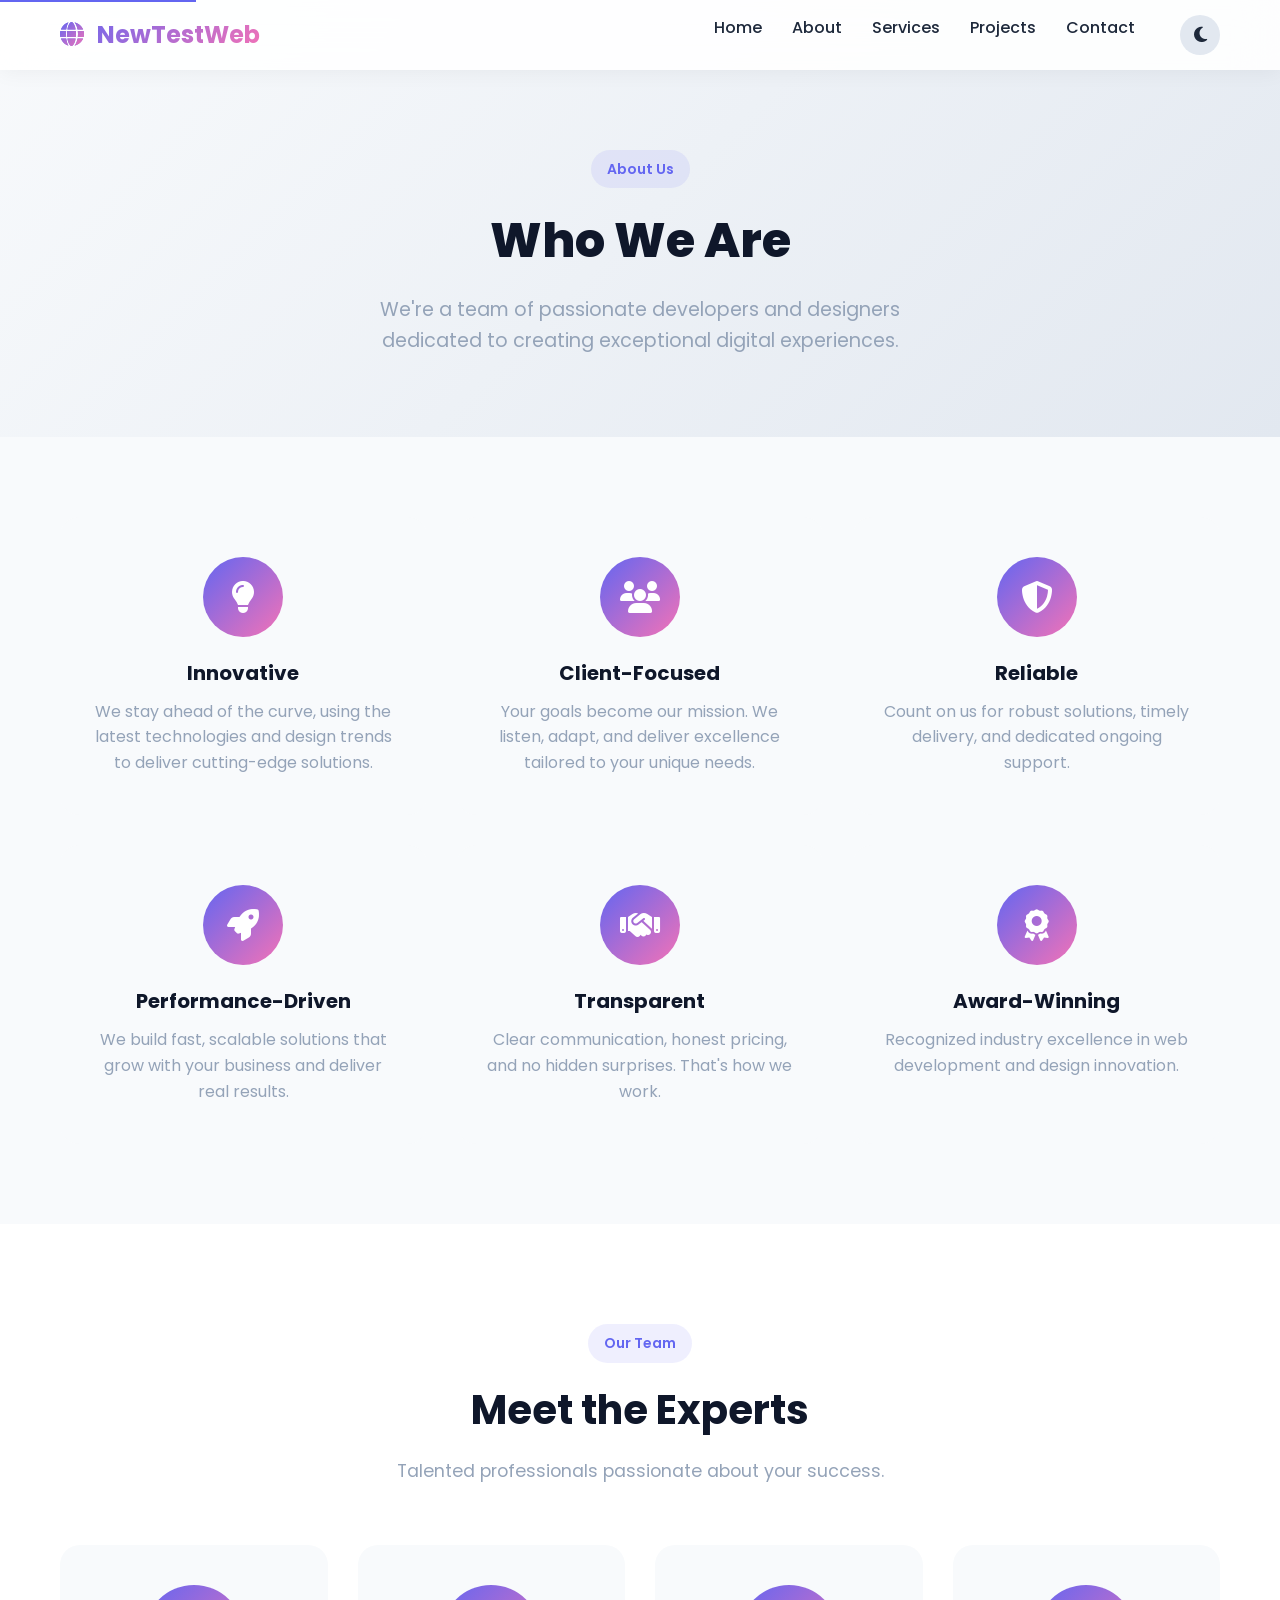
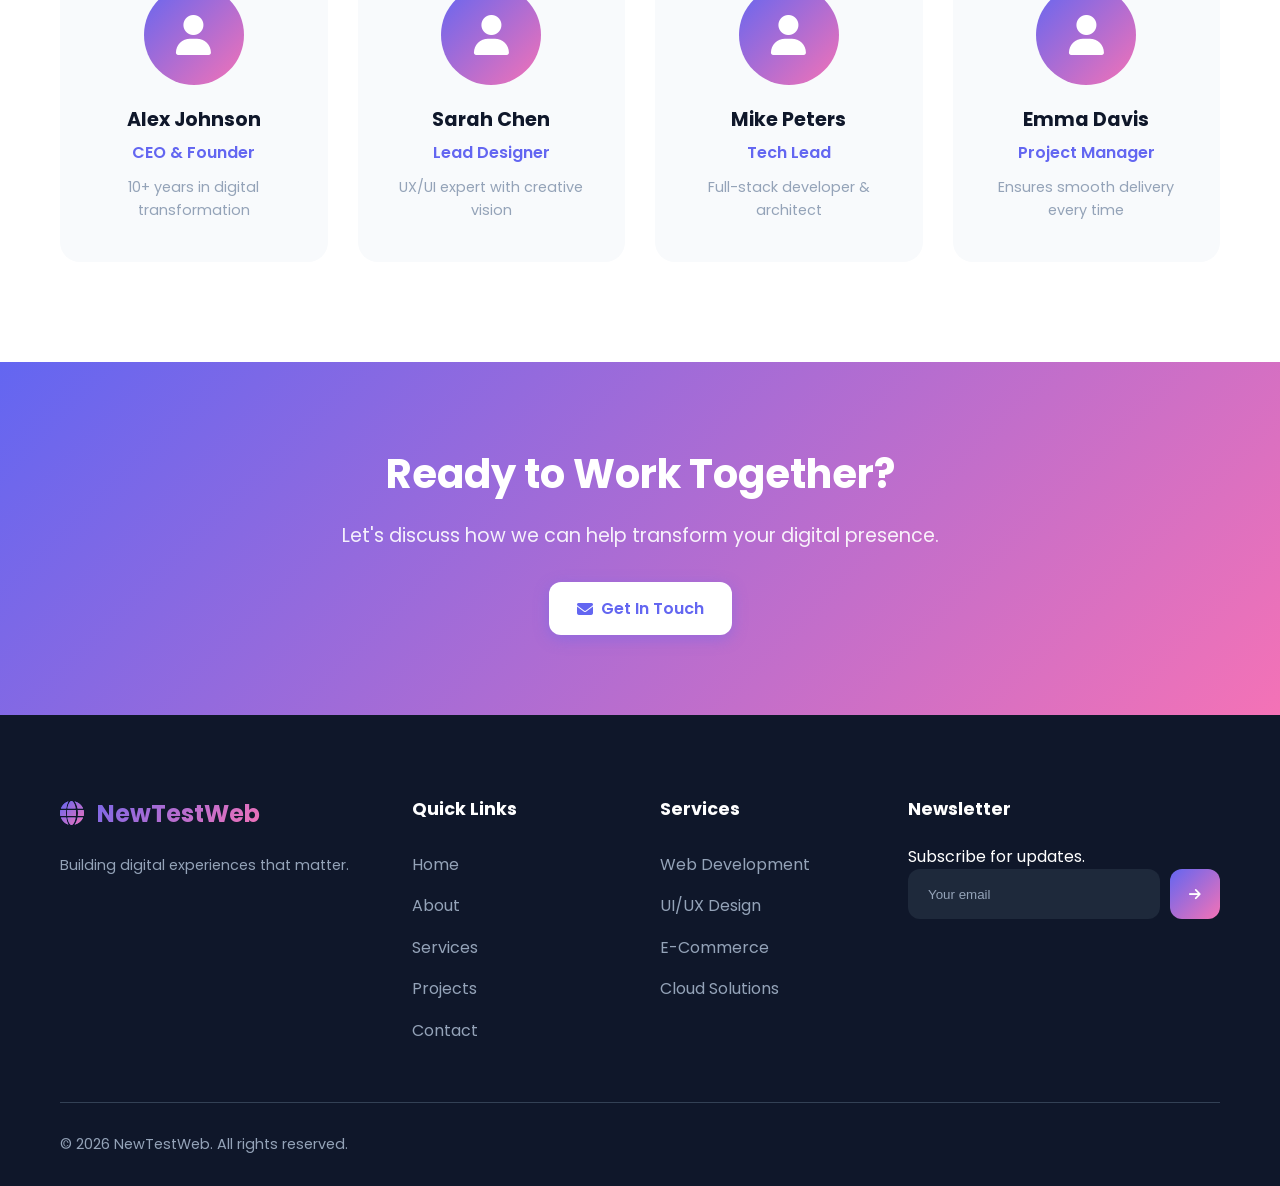
==== about.html @ 25b11d4c "Add separate pages with unique content and dark mode support" ====
<!DOCTYPE html>
<html lang="en">
<head>
    <meta charset="UTF-8">
    <meta name="viewport" content="width=device-width, initial-scale=1.0">
    <meta name="description" content="About NewTestWeb - Our team, mission, and values">
    <meta name="robots" content="index, follow">
    <title>About Us | NewTestWeb</title>
    <link rel="icon" href="data:image/svg+xml,<svg xmlns='http://www.w3.org/2000/svg' viewBox='0 0 100 100'><text y='.9em' font-size='90'>🌐</text></svg>">
    <link rel="stylesheet" href="styles.css">
    <link rel="stylesheet" href="https://cdnjs.cloudflare.com/ajax/libs/font-awesome/6.4.0/css/all.min.css">
    <link rel="preconnect" href="https://fonts.googleapis.com">
    <link rel="preconnect" href="https://fonts.gstatic.com" crossorigin>
    <link href="https://fonts.googleapis.com/css2?family=Poppins:wght@300;400;500;600;700&display=swap" rel="stylesheet">
    <script>
        const savedTheme = localStorage.getItem('theme') || 'light';
        document.documentElement.setAttribute('data-theme', savedTheme);
    </script>
</head>
<body>
    <a href="#main-content" class="skip-link">Skip to main content</a>
    
    <nav class="navbar">
        <div class="container">
            <a href="https://youtested.github.io/newtestweb/" class="logo">
                <i class="fas fa-globe"></i> NewTestWeb
            </a>
            <div class="nav-links">
                <a href="https://youtested.github.io/newtestweb/">Home</a>
                <a href="https://youtested.github.io/newtestweb/about.html">About</a>
                <a href="https://youtested.github.io/newtestweb/services.html">Services</a>
                <a href="https://youtested.github.io/newtestweb/projects.html">Projects</a>
                <a href="https://youtested.github.io/newtestweb/contact.html">Contact</a>
                <button class="theme-toggle" id="themeToggle" aria-label="Toggle dark mode">
                    <i class="fas fa-moon"></i>
                </button>
            </div>
            <div class="nav-toggle">
                <i class="fas fa-bars"></i>
            </div>
        </div>
    </nav>

    <div class="mobile-menu">
        <a href="https://youtested.github.io/newtestweb/">Home</a>
        <a href="https://youtested.github.io/newtestweb/about.html">About</a>
        <a href="https://youtested.github.io/newtestweb/services.html">Services</a>
        <a href="https://youtested.github.io/newtestweb/projects.html">Projects</a>
        <a href="https://youtested.github.io/newtestweb/contact.html">Contact</a>
        <button class="theme-toggle theme-toggle-mobile" id="themeToggleMobile" aria-label="Toggle dark mode">
            <i class="fas fa-moon"></i> Dark Mode
        </button>
    </div>

    <main id="main-content">
        <section class="page-header">
            <div class="container">
                <span class="section-tag">About Us</span>
                <h1>Who We Are</h1>
                <p>We're a team of passionate developers and designers dedicated to creating exceptional digital experiences.</p>
            </div>
        </section>

        <section class="about-detail">
            <div class="container">
                <div class="about-grid">
                    <div class="about-card">
                        <div class="about-icon">
                            <i class="fas fa-lightbulb"></i>
                        </div>
                        <h3>Innovative</h3>
                        <p>We stay ahead of the curve, using the latest technologies and design trends to deliver cutting-edge solutions.</p>
                    </div>
                    <div class="about-card">
                        <div class="about-icon">
                            <i class="fas fa-users"></i>
                        </div>
                        <h3>Client-Focused</h3>
                        <p>Your goals become our mission. We listen, adapt, and deliver excellence tailored to your unique needs.</p>
                    </div>
                    <div class="about-card">
                        <div class="about-icon">
                            <i class="fas fa-shield-alt"></i>
                        </div>
                        <h3>Reliable</h3>
                        <p>Count on us for robust solutions, timely delivery, and dedicated ongoing support.</p>
                    </div>
                    <div class="about-card">
                        <div class="about-icon">
                            <i class="fas fa-rocket"></i>
                        </div>
                        <h3>Performance-Driven</h3>
                        <p>We build fast, scalable solutions that grow with your business and deliver real results.</p>
                    </div>
                    <div class="about-card">
                        <div class="about-icon">
                            <i class="fas fa-handshake"></i>
                        </div>
                        <h3>Transparent</h3>
                        <p>Clear communication, honest pricing, and no hidden surprises. That's how we work.</p>
                    </div>
                    <div class="about-card">
                        <div class="about-icon">
                            <i class="fas fa-award"></i>
                        </div>
                        <h3>Award-Winning</h3>
                        <p>Recognized industry excellence in web development and design innovation.</p>
                    </div>
                </div>
            </div>
        </section>

        <section class="team-section">
            <div class="container">
                <div class="section-header">
                    <span class="section-tag">Our Team</span>
                    <h2>Meet the Experts</h2>
                    <p>Talented professionals passionate about your success.</p>
                </div>
                <div class="team-grid">
                    <div class="team-card">
                        <div class="team-avatar">
                            <i class="fas fa-user"></i>
                        </div>
                        <h3>Alex Johnson</h3>
                        <p class="team-role">CEO & Founder</p>
                        <p class="team-bio">10+ years in digital transformation</p>
                    </div>
                    <div class="team-card">
                        <div class="team-avatar">
                            <i class="fas fa-user"></i>
                        </div>
                        <h3>Sarah Chen</h3>
                        <p class="team-role">Lead Designer</p>
                        <p class="team-bio">UX/UI expert with creative vision</p>
                    </div>
                    <div class="team-card">
                        <div class="team-avatar">
                            <i class="fas fa-user"></i>
                        </div>
                        <h3>Mike Peters</h3>
                        <p class="team-role">Tech Lead</p>
                        <p class="team-bio">Full-stack developer & architect</p>
                    </div>
                    <div class="team-card">
                        <div class="team-avatar">
                            <i class="fas fa-user"></i>
                        </div>
                        <h3>Emma Davis</h3>
                        <p class="team-role">Project Manager</p>
                        <p class="team-bio">Ensures smooth delivery every time</p>
                    </div>
                </div>
            </div>
        </section>

        <section class="cta-section">
            <div class="container">
                <h2>Ready to Work Together?</h2>
                <p>Let's discuss how we can help transform your digital presence.</p>
                <a href="https://youtested.github.io/newtestweb/contact.html" class="btn btn-primary">
                    <i class="fas fa-envelope"></i> Get In Touch
                </a>
            </div>
        </section>
    </main>

    <footer class="footer">
        <div class="container">
            <div class="footer-grid">
                <div class="footer-brand">
                    <a href="https://youtested.github.io/newtestweb/" class="logo">
                        <i class="fas fa-globe"></i> NewTestWeb
                    </a>
                    <p>Building digital experiences that matter.</p>
                </div>
                <div class="footer-links">
                    <h4>Quick Links</h4>
                    <a href="https://youtested.github.io/newtestweb/">Home</a>
                    <a href="https://youtested.github.io/newtestweb/about.html">About</a>
                    <a href="https://youtested.github.io/newtestweb/services.html">Services</a>
                    <a href="https://youtested.github.io/newtestweb/projects.html">Projects</a>
                    <a href="https://youtested.github.io/newtestweb/contact.html">Contact</a>
                </div>
                <div class="footer-links">
                    <h4>Services</h4>
                    <a href="https://youtested.github.io/newtestweb/services.html">Web Development</a>
                    <a href="https://youtested.github.io/newtestweb/services.html">UI/UX Design</a>
                    <a href="https://youtested.github.io/newtestweb/services.html">E-Commerce</a>
                    <a href="https://youtested.github.io/newtestweb/services.html">Cloud Solutions</a>
                </div>
                <div class="footer-newsletter">
                    <h4>Newsletter</h4>
                    <p>Subscribe for updates.</p>
                    <form class="newsletter-form">
                        <input type="email" placeholder="Your email">
                        <button type="submit"><i class="fas fa-arrow-right"></i></button>
                    </form>
                </div>
            </div>
            <div class="footer-bottom">
                <p>&copy; 2026 NewTestWeb. All rights reserved.</p>
            </div>
        </div>
    </footer>

    <button class="scroll-top" id="scrollTop">
        <i class="fas fa-arrow-up"></i>
    </button>

    <script src="script.js"></script>
</body>
</html>
---- styles.css ----
/* CSS Variables */
:root {
    --primary: #6366f1;
    --primary-dark: #4f46e5;
    --primary-light: #818cf8;
    --secondary: #f472b6;
    --accent: #22d3ee;
    --dark: #0f172a;
    --dark-secondary: #1e293b;
    --dark-tertiary: #334155;
    --light: #f8fafc;
    --light-secondary: #e2e8f0;
    --text-dark: #1e293b;
    --text-light: #94a3b8;
    --white: #ffffff;
    --gradient: linear-gradient(135deg, #6366f1 0%, #f472b6 100%);
    --gradient-alt: linear-gradient(135deg, #22d3ee 0%, #6366f1 100%);
    --shadow: 0 10px 40px rgba(0, 0, 0, 0.1);
    --shadow-lg: 0 25px 50px rgba(0, 0, 0, 0.15);
    --radius: 12px;
    --radius-lg: 20px;
    --transition: all 0.3s ease;
}

/* Dark Mode */
[data-theme="dark"] {
    --dark: #f8fafc;
    --dark-secondary: #e2e8f0;
    --dark-tertiary: #cbd5e1;
    --light: #0f172a;
    --light-secondary: #1e293b;
    --text-dark: #f1f5f9;
    --text-light: #94a3b8;
    --white: #1e293b;
    --shadow: 0 10px 40px rgba(0, 0, 0, 0.3);
    --shadow-lg: 0 25px 50px rgba(0, 0, 0, 0.4);
}

/* Theme Toggle Button */
.theme-toggle {
    background: var(--light-secondary);
    border: none;
    width: 40px;
    height: 40px;
    border-radius: 50%;
    cursor: pointer;
    display: flex;
    align-items: center;
    justify-content: center;
    transition: var(--transition);
    color: var(--text-dark);
    font-size: 1.1rem;
    margin-left: 15px;
}

.theme-toggle:hover {
    background: var(--primary);
    color: var(--white);
}

.theme-toggle-mobile {
    width: 100%;
    justify-content: flex-start;
    padding: 12px 20px;
    border-radius: var(--radius);
    margin-left: 0;
    margin-top: 10px;
    gap: 10px;
}

/* Skip Link for Accessibility */
.skip-link {
    position: absolute;
    top: -40px;
    left: 0;
    background: var(--primary);
    color: var(--white);
    padding: 8px 16px;
    z-index: 10000;
    transition: top 0.3s;
}

.skip-link:focus {
    top: 0;
}

/* Reset */
* {
    margin: 0;
    padding: 0;
    box-sizing: border-box;
}

html {
    scroll-behavior: smooth;
}

/* Focus styles for accessibility */
a:focus,
button:focus,
input:focus,
textarea:focus,
select:focus {
    outline: 2px solid var(--primary);
    outline-offset: 2px;
}

a:focus:not(:focus-visible),
button:focus:not(:focus-visible),
input:focus:not(:focus-visible),
textarea:focus:not(:focus-visible),
select:focus:not(:focus-visible) {
    outline: none;
}

body {
    font-family: 'Poppins', sans-serif;
    line-height: 1.6;
    color: var(--text-dark);
    background: var(--light);
    overflow-x: hidden;
}

a {
    text-decoration: none;
    color: inherit;
}

ul {
    list-style: none;
}

img {
    max-width: 100%;
    height: auto;
}

.container {
    max-width: 1200px;
    margin: 0 auto;
    padding: 0 20px;
}

/* Buttons */
.btn {
    display: inline-flex;
    align-items: center;
    gap: 8px;
    padding: 14px 28px;
    border-radius: var(--radius);
    font-weight: 600;
    font-size: 1rem;
    cursor: pointer;
    transition: var(--transition);
    border: none;
}

.btn-primary {
    background: var(--gradient);
    color: var(--white);
    box-shadow: 0 4px 15px rgba(99, 102, 241, 0.4);
}

.btn-primary:hover {
    transform: translateY(-2px);
    box-shadow: 0 8px 25px rgba(99, 102, 241, 0.5);
}

.btn-secondary {
    background: var(--white);
    color: var(--primary);
    border: 2px solid var(--primary);
}

.btn-secondary:hover {
    background: var(--primary);
    color: var(--white);
}

/* Navigation */
.navbar {
    position: fixed;
    top: 0;
    left: 0;
    right: 0;
    z-index: 1000;
    background: rgba(255, 255, 255, 0.9);
    backdrop-filter: blur(20px);
    box-shadow: 0 2px 20px rgba(0, 0, 0, 0.05);
    padding: 15px 0;
    transition: var(--transition);
}

.navbar.scrolled {
    padding: 10px 0;
}

.navbar .container {
    display: flex;
    justify-content: space-between;
    align-items: center;
}

.logo {
    font-size: 1.5rem;
    font-weight: 700;
    background: var(--gradient);
    -webkit-background-clip: text;
    -webkit-text-fill-color: transparent;
    background-clip: text;
}

.logo i {
    background: var(--gradient);
    -webkit-background-clip: text;
    -webkit-text-fill-color: transparent;
    background-clip: text;
    margin-right: 8px;
}

.nav-links {
    display: flex;
    gap: 30px;
}

.nav-links a {
    font-weight: 500;
    color: var(--text-dark);
    transition: var(--transition);
    position: relative;
}

.nav-links a::after {
    content: '';
    position: absolute;
    bottom: -5px;
    left: 0;
    width: 0;
    height: 2px;
    background: var(--gradient);
    transition: var(--transition);
}

.nav-links a:hover::after {
    width: 100%;
}

.nav-links a:hover {
    color: var(--primary);
}

.nav-toggle {
    display: none;
    font-size: 1.5rem;
    cursor: pointer;
}

/* Mobile Menu */
.mobile-menu {
    position: fixed;
    top: 70px;
    left: 0;
    right: 0;
    background: var(--white);
    padding: 20px;
    box-shadow: var(--shadow);
    display: none;
    flex-direction: column;
    gap: 15px;
    z-index: 999;
}

.mobile-menu.active {
    display: flex;
}

.mobile-menu a {
    padding: 10px;
    font-weight: 500;
    border-radius: var(--radius);
    transition: var(--transition);
}

.mobile-menu a:hover {
    background: var(--light);
    color: var(--primary);
}

/* Hero Section */
.hero {
    min-height: 100vh;
    display: flex;
    align-items: center;
    padding: 120px 0 80px;
    background: linear-gradient(135deg, #f8fafc 0%, #e2e8f0 100%);
    position: relative;
    overflow: hidden;
}

.hero::before {
    content: '';
    position: absolute;
    top: -50%;
    right: -20%;
    width: 80%;
    height: 150%;
    background: radial-gradient(circle, rgba(99, 102, 241, 0.1) 0%, transparent 70%);
    animation: float 20s ease-in-out infinite;
}

.hero .container {
    display: grid;
    grid-template-columns: 1fr 1fr;
    gap: 60px;
    align-items: center;
    position: relative;
    z-index: 1;
}

.hero-content {
    animation: fadeInUp 0.8s ease;
}

.hero-badge {
    display: inline-block;
    padding: 8px 16px;
    background: rgba(99, 102, 241, 0.1);
    color: var(--primary);
    border-radius: 50px;
    font-size: 0.875rem;
    font-weight: 600;
    margin-bottom: 20px;
}

.hero h1 {
    font-size: 4rem;
    font-weight: 800;
    line-height: 1.1;
    margin-bottom: 20px;
    background: linear-gradient(135deg, var(--dark) 0%, var(--primary) 100%);
    -webkit-background-clip: text;
    -webkit-text-fill-color: transparent;
    background-clip: text;
}

.hero-subtitle {
    font-size: 1.5rem;
    font-weight: 600;
    color: var(--text-dark);
    margin-bottom: 15px;
}

.hero-description {
    font-size: 1.1rem;
    color: var(--text-light);
    margin-bottom: 30px;
    max-width: 500px;
}

.hero-buttons {
    display: flex;
    gap: 15px;
    margin-bottom: 40px;
}

.hero-stats {
    display: flex;
    gap: 40px;
}

.stat {
    text-align: center;
}

.stat-number {
    display: block;
    font-size: 2.5rem;
    font-weight: 700;
    background: var(--gradient);
    -webkit-background-clip: text;
    -webkit-text-fill-color: transparent;
    background-clip: text;
}

.stat-label {
    font-size: 0.875rem;
    color: var(--text-light);
}

/* Hero Visual */
.hero-visual {
    position: relative;
    height: 500px;
}

.floating-card {
    position: absolute;
    background: var(--white);
    padding: 20px 30px;
    border-radius: var(--radius-lg);
    box-shadow: var(--shadow);
    display: flex;
    align-items: center;
    gap: 15px;
    animation: float 6s ease-in-out infinite;
}

.floating-card i {
    font-size: 2rem;
    background: var(--gradient);
    -webkit-background-clip: text;
    -webkit-text-fill-color: transparent;
    background-clip: text;
}

.floating-card span {
    font-weight: 600;
    color: var(--text-dark);
}

.card-1 {
    top: 20%;
    left: 10%;
    animation-delay: 0s;
}

.card-2 {
    top: 45%;
    right: 5%;
    animation-delay: 2s;
}

.card-3 {
    bottom: 15%;
    left: 25%;
    animation-delay: 4s;
}

/* Section Styles */
section {
    padding: 100px 0;
}

.section-header {
    text-align: center;
    max-width: 600px;
    margin: 0 auto 60px;
}

.section-tag {
    display: inline-block;
    padding: 8px 16px;
    background: rgba(99, 102, 241, 0.1);
    color: var(--primary);
    border-radius: 50px;
    font-size: 0.875rem;
    font-weight: 600;
    margin-bottom: 15px;
}

.section-header h2 {
    font-size: 2.5rem;
    font-weight: 700;
    margin-bottom: 15px;
    color: var(--dark);
}

.section-header p {
    color: var(--text-light);
    font-size: 1.1rem;
}

/* About Section */
.about {
    background: var(--white);
}

.about-grid {
    display: grid;
    grid-template-columns: repeat(3, 1fr);
    gap: 30px;
}

.about-card {
    background: var(--light);
    padding: 40px 30px;
    border-radius: var(--radius-lg);
    text-align: center;
    transition: var(--transition);
}

.about-card:hover {
    transform: translateY(-10px);
    box-shadow: var(--shadow);
}

.about-icon {
    width: 80px;
    height: 80px;
    margin: 0 auto 20px;
    background: var(--gradient);
    border-radius: 50%;
    display: flex;
    align-items: center;
    justify-content: center;
}

.about-icon i {
    font-size: 2rem;
    color: var(--white);
}

.about-card h3 {
    font-size: 1.25rem;
    margin-bottom: 10px;
    color: var(--dark);
}

.about-card p {
    color: var(--text-light);
}

/* Services Section */
.services {
    background: linear-gradient(135deg, #f8fafc 0%, #e2e8f0 100%);
}

.services-grid {
    display: grid;
    grid-template-columns: repeat(2, 1fr);
    gap: 30px;
}

.service-card {
    background: var(--white);
    padding: 40px;
    border-radius: var(--radius-lg);
    box-shadow: var(--shadow);
    transition: var(--transition);
}

.service-card:hover {
    transform: translateY(-5px);
    box-shadow: var(--shadow-lg);
}

.service-icon {
    width: 60px;
    height: 60px;
    background: rgba(99, 102, 241, 0.1);
    border-radius: var(--radius);
    display: flex;
    align-items: center;
    justify-content: center;
    margin-bottom: 20px;
}

.service-icon i {
    font-size: 1.5rem;
    color: var(--primary);
}

.service-card h3 {
    font-size: 1.5rem;
    margin-bottom: 10px;
    color: var(--dark);
}

.service-card > p {
    color: var(--text-light);
    margin-bottom: 20px;
}

.service-features {
    display: flex;
    flex-direction: column;
    gap: 10px;
}

.service-features li {
    display: flex;
    align-items: center;
    gap: 10px;
    color: var(--text-dark);
}

.service-features li i {
    color: var(--primary);
    font-size: 0.875rem;
}

/* Projects Section */
.projects {
    background: var(--white);
}

.projects-grid {
    display: grid;
    grid-template-columns: repeat(3, 1fr);
    gap: 30px;
}

.project-card {
    background: var(--light);
    border-radius: var(--radius-lg);
    overflow: hidden;
    transition: var(--transition);
}

.project-card:hover {
    transform: translateY(-10px);
    box-shadow: var(--shadow-lg);
}

.project-image {
    height: 200px;
    background: var(--gradient);
    display: flex;
    align-items: center;
    justify-content: center;
}

.project-image i {
    font-size: 4rem;
    color: var(--white);
    opacity: 0.8;
}

.project-content {
    padding: 25px;
}

.project-content h3 {
    font-size: 1.25rem;
    margin-bottom: 10px;
    color: var(--dark);
}

.project-content > p {
    color: var(--text-light);
    font-size: 0.9rem;
    margin-bottom: 15px;
}

.project-tags {
    display: flex;
    flex-wrap: wrap;
    gap: 8px;
    margin-bottom: 15px;
}

.project-tags span {
    padding: 4px 12px;
    background: rgba(99, 102, 241, 0.1);
    color: var(--primary);
    border-radius: 50px;
    font-size: 0.75rem;
    font-weight: 600;
}

.project-link {
    display: inline-flex;
    align-items: center;
    gap: 8px;
    color: var(--primary);
    font-weight: 600;
    transition: var(--transition);
}

.project-link:hover {
    gap: 12px;
}

/* Contact Section */
.contact {
    background: linear-gradient(135deg, #f8fafc 0%, #e2e8f0 100%);
}

.contact-grid {
    display: grid;
    grid-template-columns: 1fr 1.2fr;
    gap: 50px;
    align-items: start;
}

.contact-info {
    display: flex;
    flex-direction: column;
    gap: 30px;
}

.contact-item {
    display: flex;
    align-items: flex-start;
    gap: 20px;
}

.contact-item > i {
    width: 50px;
    height: 50px;
    background: var(--gradient);
    border-radius: var(--radius);
    display: flex;
    align-items: center;
    justify-content: center;
    color: var(--white);
    font-size: 1.25rem;
    flex-shrink: 0;
}

.contact-item h4 {
    font-size: 1.1rem;
    margin-bottom: 5px;
    color: var(--dark);
}

.contact-item p {
    color: var(--text-light);
}

.social-links {
    display: flex;
    gap: 15px;
    margin-top: 20px;
}

.social-links a {
    width: 45px;
    height: 45px;
    background: var(--white);
    border-radius: var(--radius);
    display: flex;
    align-items: center;
    justify-content: center;
    color: var(--text-dark);
    box-shadow: var(--shadow);
    transition: var(--transition);
}

.social-links a:hover {
    background: var(--gradient);
    color: var(--white);
    transform: translateY(-3px);
}

/* Contact Form */
.contact-form {
    background: var(--white);
    padding: 40px;
    border-radius: var(--radius-lg);
    box-shadow: var(--shadow);
}

.form-group {
    position: relative;
    margin-bottom: 25px;
}

.form-group input,
.form-group textarea,
.form-group select {
    width: 100%;
    padding: 15px 20px;
    border: 2px solid var(--light-secondary);
    border-radius: var(--radius);
    font-size: 1rem;
    font-family: inherit;
    transition: var(--transition);
    background: var(--light);
}

.form-group input:focus,
.form-group textarea:focus,
.form-group select:focus {
    outline: none;
    border-color: var(--primary);
    background: var(--white);
}

.form-group label {
    position: absolute;
    left: 20px;
    top: 50%;
    transform: translateY(-50%);
    color: var(--text-light);
    pointer-events: none;
    transition: var(--transition);
    background: var(--light);
    padding: 0 5px;
}

.form-group textarea ~ label {
    top: 25px;
}

.form-group input:focus ~ label,
.form-group input:not(:placeholder-shown) ~ label,
.form-group textarea:focus ~ label,
.form-group textarea:not(:placeholder-shown) ~ label {
    top: 0;
    font-size: 0.75rem;
    color: var(--primary);
    background: var(--white);
}

.form-group select {
    cursor: pointer;
    appearance: none;
    background-image: url("data:image/svg+xml,%3Csvg xmlns='http://www.w3.org/2000/svg' fill='none' viewBox='0 0 24 24' stroke='%2394a3b8'%3E%3Cpath stroke-linecap='round' stroke-linejoin='round' stroke-width='2' d='M19 9l-7 7-7-7'%3E%3C/path%3E%3C/svg%3E");
    background-repeat: no-repeat;
    background-position: right 15px center;
    background-size: 20px;
}

.contact-form .btn {
    width: 100%;
    justify-content: center;
}

/* Footer */
.footer {
    background: var(--dark);
    color: var(--white);
    padding: 80px 0 30px;
}

.footer-grid {
    display: grid;
    grid-template-columns: 1.5fr 1fr 1fr 1.5fr;
    gap: 40px;
    margin-bottom: 50px;
}

.footer-brand .logo {
    margin-bottom: 20px;
    display: inline-block;
}

.footer-brand p {
    color: var(--text-light);
    font-size: 0.9rem;
}

.footer-links h4,
.footer-newsletter h4 {
    font-size: 1.1rem;
    margin-bottom: 20px;
    color: var(--white);
}

.footer-links a {
    display: block;
    color: var(--text-light);
    padding: 8px 0;
    transition: var(--transition);
}

.footer-links a:hover {
    color: var(--primary);
    padding-left: 5px;
}

.newsletter-form {
    display: flex;
    gap: 10px;
}

.newsletter-form input {
    flex: 1;
    padding: 12px 20px;
    border: none;
    border-radius: var(--radius);
    background: var(--dark-secondary);
    color: var(--white);
}

.newsletter-form input::placeholder {
    color: var(--text-light);
}

.newsletter-form button {
    width: 50px;
    height: 50px;
    background: var(--gradient);
    border: none;
    border-radius: var(--radius);
    color: var(--white);
    cursor: pointer;
    transition: var(--transition);
}

.newsletter-form button:hover {
    transform: scale(1.05);
}

.footer-bottom {
    display: flex;
    justify-content: space-between;
    align-items: center;
    padding-top: 30px;
    border-top: 1px solid var(--dark-tertiary);
}

.footer-bottom p {
    color: var(--text-light);
    font-size: 0.9rem;
}

.footer-social {
    display: flex;
    gap: 15px;
}

.footer-social a {
    width: 40px;
    height: 40px;
    background: var(--dark-secondary);
    border-radius: var(--radius);
    display: flex;
    align-items: center;
    justify-content: center;
    color: var(--text-light);
    transition: var(--transition);
}

.footer-social a:hover {
    background: var(--gradient);
    color: var(--white);
}

/* Scroll to Top */
.scroll-top {
    position: fixed;
    bottom: 30px;
    right: 30px;
    width: 50px;
    height: 50px;
    background: var(--gradient);
    border: none;
    border-radius: 50%;
    color: var(--white);
    font-size: 1.25rem;
    cursor: pointer;
    box-shadow: var(--shadow);
    opacity: 0;
    visibility: hidden;
    transition: var(--transition);
    z-index: 998;
}

.scroll-top.visible {
    opacity: 1;
    visibility: visible;
}

.scroll-top:hover {
    transform: translateY(-3px);
}

/* Toast */
.toast {
    position: fixed;
    bottom: 30px;
    left: 50%;
    transform: translateX(-50%) translateY(100px);
    background: #10b981;
    color: var(--white);
    padding: 15px 30px;
    border-radius: var(--radius);
    display: flex;
    align-items: center;
    gap: 10px;
    box-shadow: var(--shadow-lg);
    opacity: 0;
    visibility: hidden;
    transition: var(--transition);
    z-index: 1001;
}

.toast.show {
    transform: translateX(-50%) translateY(0);
    opacity: 1;
    visibility: visible;
}

.toast i {
    font-size: 1.25rem;
}

/* Animations */
@keyframes float {
    0%, 100% {
        transform: translateY(0);
    }
    50% {
        transform: translateY(-20px);
    }
}

@keyframes fadeInUp {
    from {
        opacity: 0;
        transform: translateY(30px);
    }
    to {
        opacity: 1;
        transform: translateY(0);
    }
}

/* Responsive */
@media (max-width: 1024px) {
    .hero .container {
        grid-template-columns: 1fr;
        text-align: center;
    }

    .hero-content {
        order: 2;
    }

    .hero-visual {
        order: 1;
        height: 300px;
    }

    .hero-description {
        margin: 0 auto 30px;
    }

    .hero-buttons {
        justify-content: center;
    }

    .hero-stats {
        justify-content: center;
    }

    .about-grid,
    .services-grid,
    .projects-grid {
        grid-template-columns: repeat(2, 1fr);
    }

    .footer-grid {
        grid-template-columns: repeat(2, 1fr);
    }
}

@media (max-width: 768px) {
    .nav-links {
        display: none;
    }

    .nav-toggle {
        display: block;
    }

    .hero h1 {
        font-size: 2.5rem;
    }

    .hero-stats {
        gap: 20px;
    }

    .stat-number {
        font-size: 2rem;
    }

    .about-grid,
    .services-grid,
    .projects-grid,
    .contact-grid {
        grid-template-columns: 1fr;
    }

    .footer-grid {
        grid-template-columns: 1fr;
        text-align: center;
    }

    .newsletter-form {
        flex-direction: column;
    }

    .footer-bottom {
        flex-direction: column;
        gap: 20px;
        text-align: center;
    }
}

@media (max-width: 480px) {
    .hero h1 {
        font-size: 2rem;
    }

    .hero-buttons {
        flex-direction: column;
    }

    .btn {
        width: 100%;
        justify-content: center;
    }

    section {
        padding: 60px 0;
    }

    .section-header h2 {
        font-size: 2rem;
    }
}

/* Page Header (for inner pages) */
.page-header {
    padding: 150px 0 80px;
    background: linear-gradient(135deg, #f8fafc 0%, #e2e8f0 100%);
    text-align: center;
}

.page-header h1 {
    font-size: 3rem;
    font-weight: 800;
    margin-bottom: 15px;
    color: var(--dark);
}

.page-header p {
    font-size: 1.2rem;
    color: var(--text-light);
    max-width: 600px;
    margin: 0 auto;
}

/* Team Section */
.team-section {
    background: var(--white);
    padding: 100px 0;
}

.team-grid {
    display: grid;
    grid-template-columns: repeat(4, 1fr);
    gap: 30px;
}

.team-card {
    background: var(--light);
    padding: 40px 25px;
    border-radius: var(--radius-lg);
    text-align: center;
    transition: var(--transition);
}

.team-card:hover {
    transform: translateY(-10px);
    box-shadow: var(--shadow);
}

.team-avatar {
    width: 100px;
    height: 100px;
    margin: 0 auto 20px;
    background: var(--gradient);
    border-radius: 50%;
    display: flex;
    align-items: center;
    justify-content: center;
}

.team-avatar i {
    font-size: 2.5rem;
    color: var(--white);
}

.team-card h3 {
    font-size: 1.2rem;
    margin-bottom: 5px;
    color: var(--dark);
}

.team-role {
    color: var(--primary);
    font-weight: 600;
    margin-bottom: 10px;
}

.team-bio {
    font-size: 0.9rem;
    color: var(--text-light);
}

/* CTA Section */
.cta-section {
    background: var(--gradient);
    padding: 80px 0;
    text-align: center;
}

.cta-section h2 {
    font-size: 2.5rem;
    color: var(--white);
    margin-bottom: 15px;
}

.cta-section p {
    font-size: 1.2rem;
    color: rgba(255, 255, 255, 0.9);
    margin-bottom: 30px;
}

.cta-section .btn {
    background: var(--white);
    color: var(--primary);
}

.cta-section .btn:hover {
    background: var(--dark);
    color: var(--white);
}

/* Project Stats */
.project-stats {
    display: flex;
    gap: 20px;
    margin-top: 15px;
    padding-top: 15px;
    border-top: 1px solid var(--light-secondary);
}

.project-stat {
    display: flex;
    align-items: center;
    gap: 8px;
    font-size: 0.875rem;
    color: var(--text-light);
}

.project-stat i {
    color: var(--primary);
}

/* Map Section */
.map-section {
    padding: 80px 0;
}

.map-placeholder {
    background: var(--light);
    height: 400px;
    border-radius: var(--radius-lg);
    display: flex;
    flex-direction: column;
    align-items: center;
    justify-content: center;
    gap: 15px;
}

.map-placeholder i {
    font-size: 4rem;
    color: var(--primary);
}

.map-placeholder p {
    font-size: 1.2rem;
    color: var(--text-dark);
    font-weight: 600;
}

/* Detail Sections */
.about-detail,
.services-detail,
.projects-detail,
.contact-detail {
    padding: 80px 0;
    background: var(--light);
}

@media (max-width: 1024px) {
    .team-grid {
        grid-template-columns: repeat(2, 1fr);
    }
}

@media (max-width: 768px) {
    .page-header h1 {
        font-size: 2.5rem;
    }
    
    .team-grid {
        grid-template-columns: 1fr;
    }
}
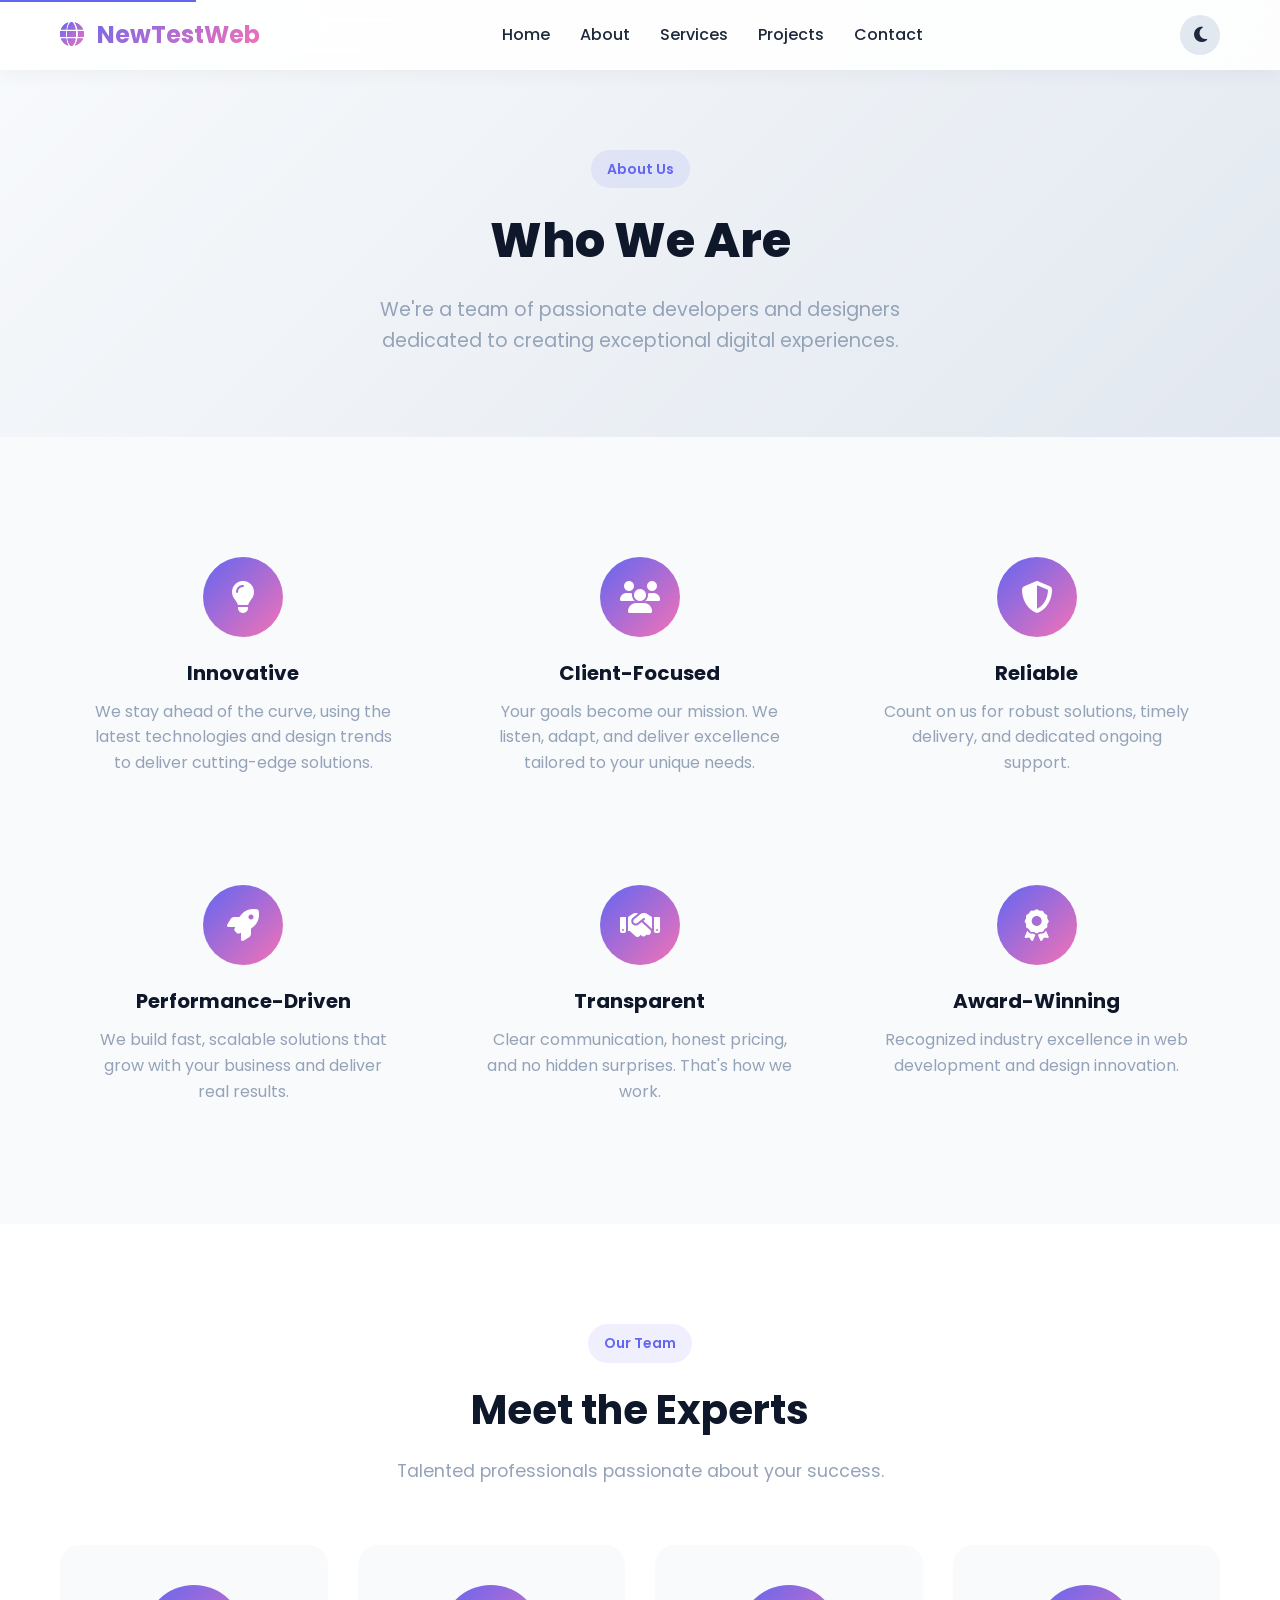
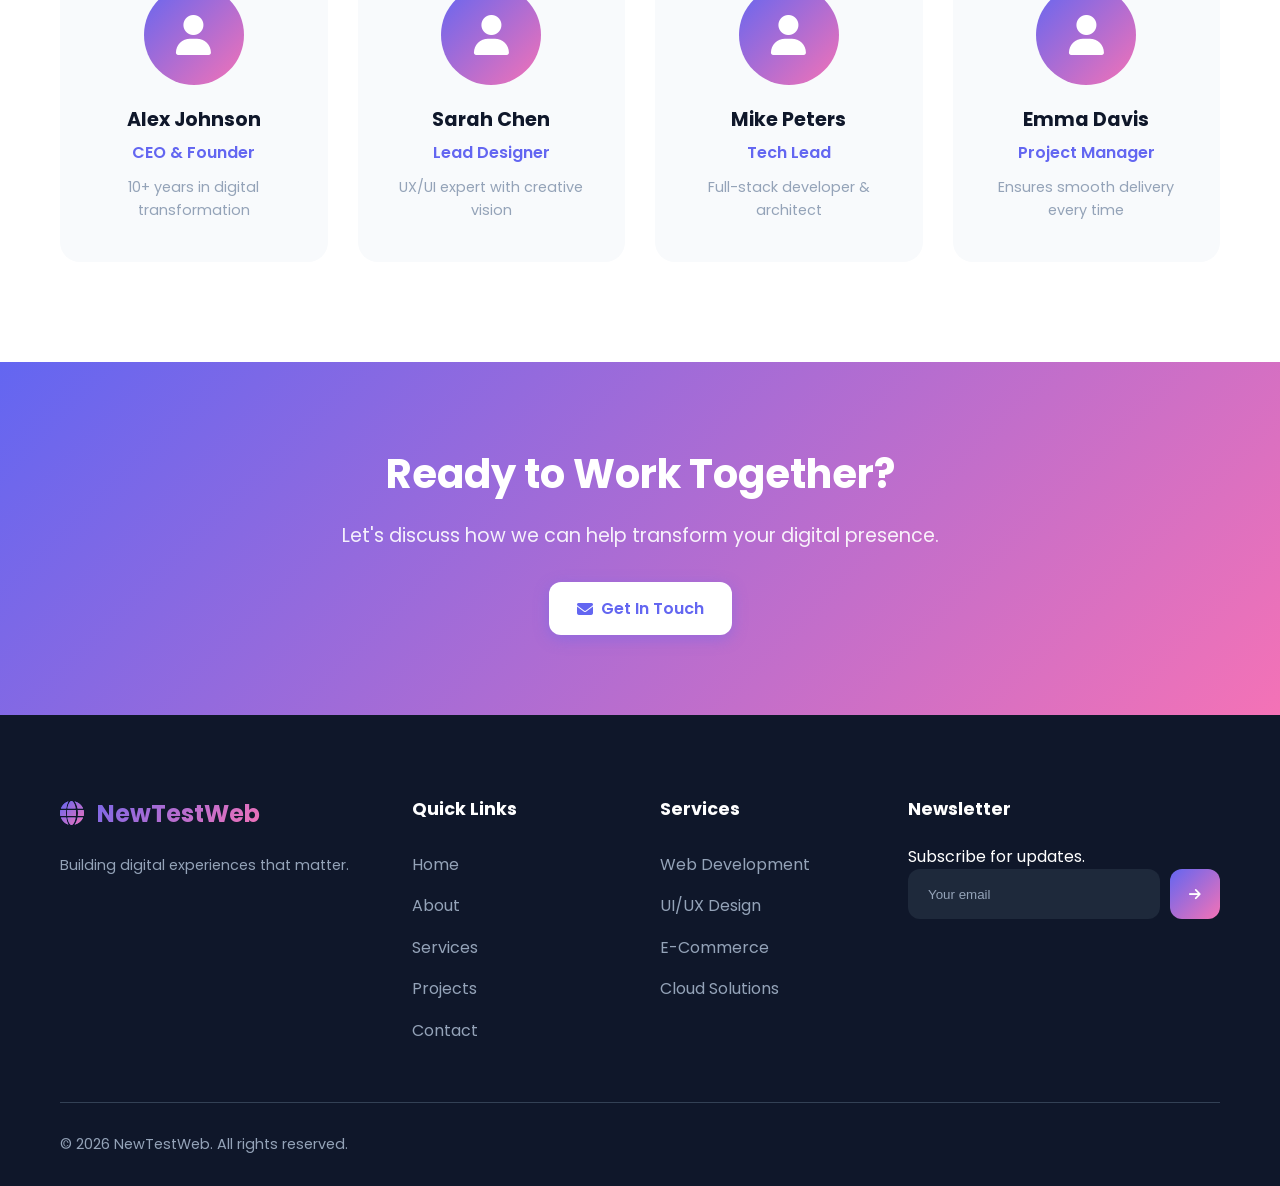
==== commit 94f60767: "Fix: Move theme toggle outside nav-links for mobile visibility" ====
--- a/about.html
+++ b/about.html
@@ -31,10 +31,10 @@
                 <a href="https://youtested.github.io/newtestweb/services.html">Services</a>
                 <a href="https://youtested.github.io/newtestweb/projects.html">Projects</a>
                 <a href="https://youtested.github.io/newtestweb/contact.html">Contact</a>
-                <button class="theme-toggle" id="themeToggle" aria-label="Toggle dark mode">
-                    <i class="fas fa-moon"></i>
-                </button>
-            </div>
+            </div>
+            <button class="theme-toggle" id="themeToggle" aria-label="Toggle dark mode">
+                <i class="fas fa-moon"></i>
+            </button>
             <div class="nav-toggle">
                 <i class="fas fa-bars"></i>
             </div>
--- a/styles.css
+++ b/styles.css
@@ -51,6 +51,7 @@
     color: var(--text-dark);
     font-size: 1.1rem;
     margin-left: 15px;
+    flex-shrink: 0;
 }
 
 .theme-toggle:hover {
@@ -1056,6 +1057,13 @@
         display: block;
     }
 
+    /* Show theme toggle on mobile - outside nav-links */
+    .theme-toggle {
+        display: flex !important;
+        margin-left: auto;
+        margin-right: 15px;
+    }
+
     .hero h1 {
         font-size: 2.5rem;
     }
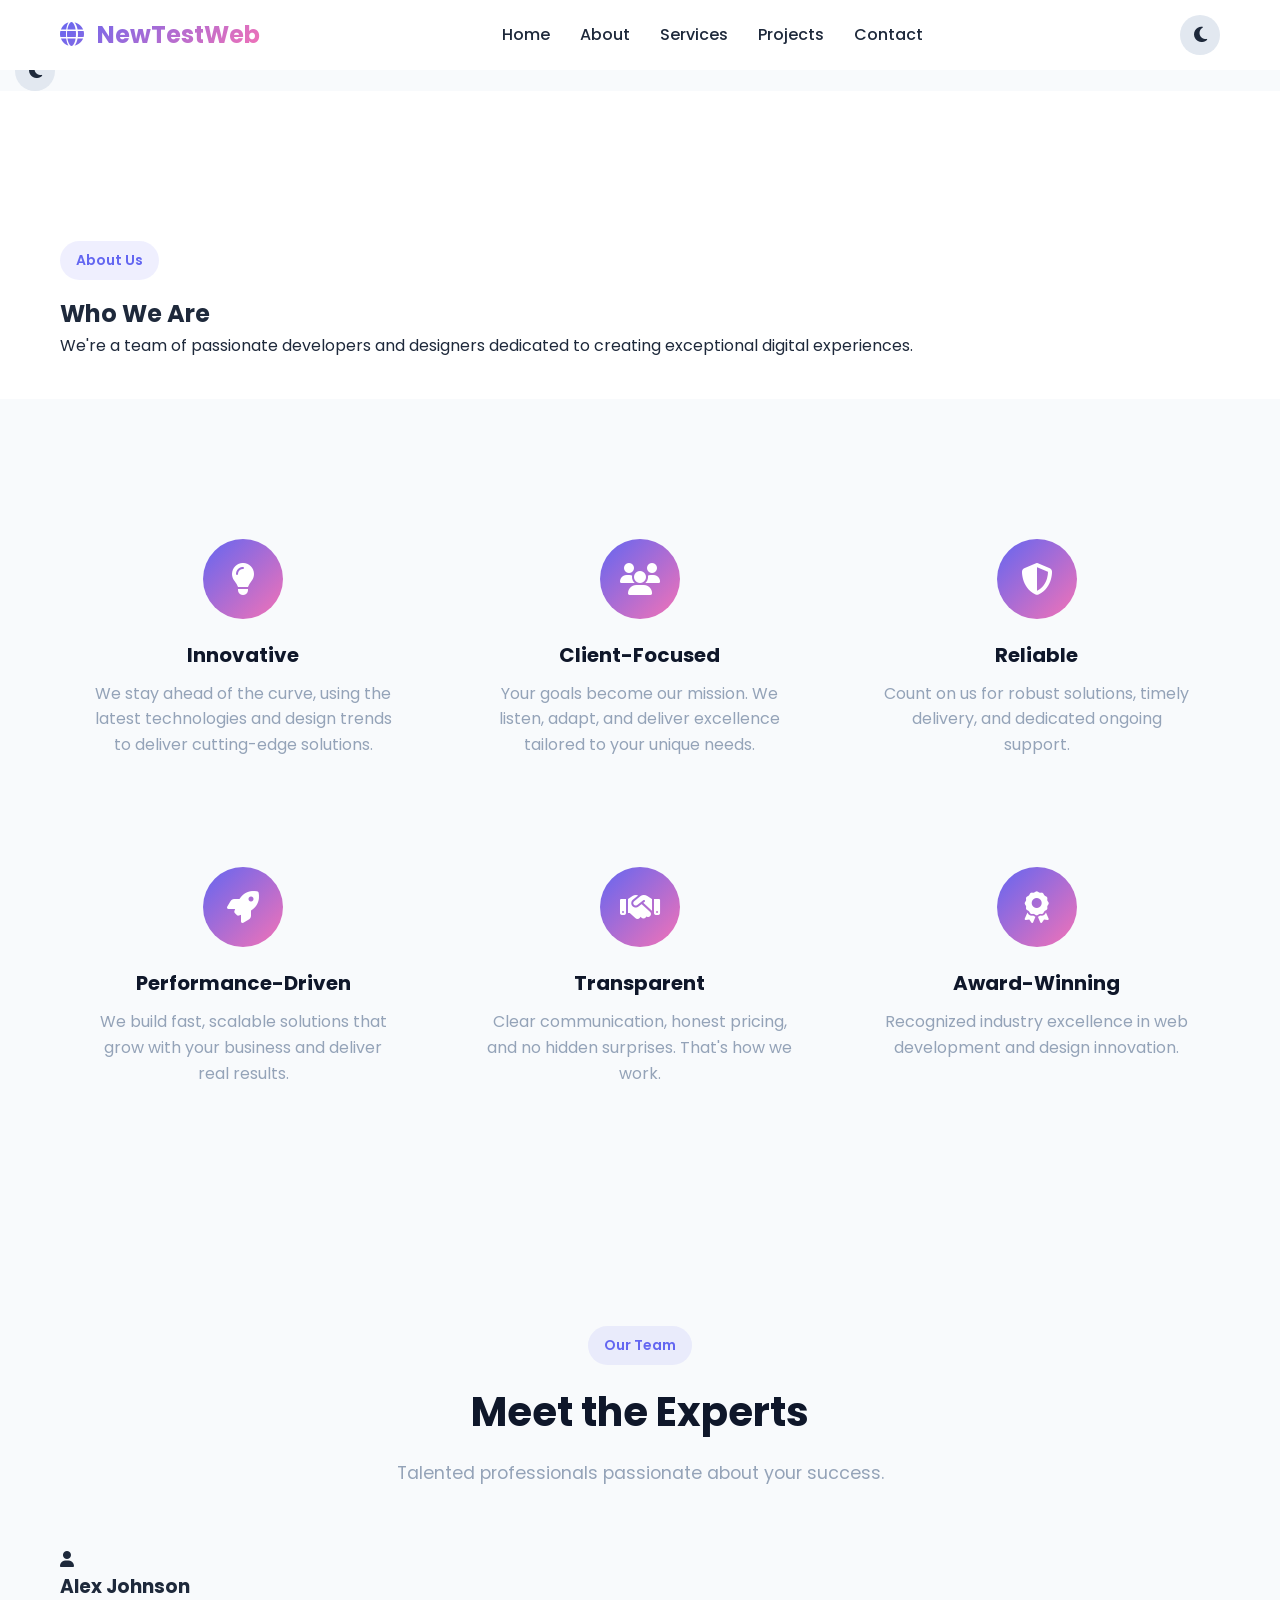
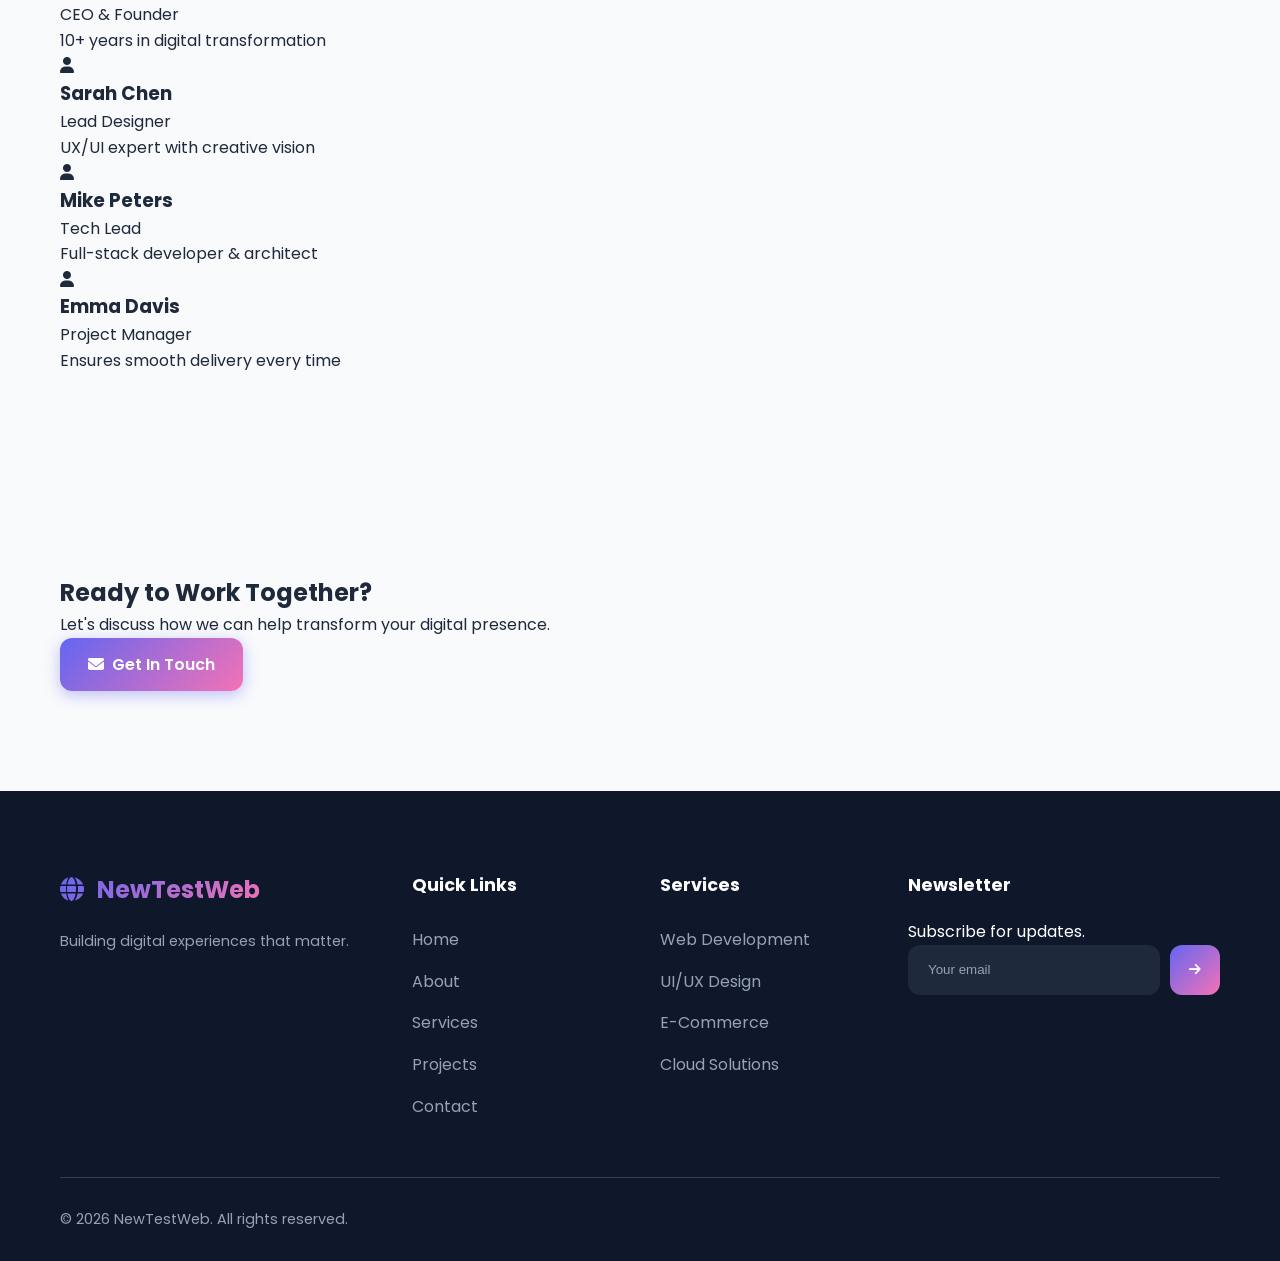
==== commit da0df20b: "Remove Dark Mode text from mobile toggle" ====
--- a/about.html
+++ b/about.html
@@ -48,7 +48,7 @@
         <a href="https://youtested.github.io/newtestweb/projects.html">Projects</a>
         <a href="https://youtested.github.io/newtestweb/contact.html">Contact</a>
         <button class="theme-toggle theme-toggle-mobile" id="themeToggleMobile" aria-label="Toggle dark mode">
-            <i class="fas fa-moon"></i> Dark Mode
+            <i class="fas fa-moon"></i>
         </button>
     </div>
 
--- a/styles.css
+++ b/styles.css
@@ -22,1283 +22,320 @@
     --transition: all 0.3s ease;
 }
 
-/* Dark Mode */
-[data-theme="dark"] {
-    --dark: #f8fafc;
-    --dark-secondary: #e2e8f0;
-    --dark-tertiary: #cbd5e1;
-    --light: #0f172a;
-    --light-secondary: #1e293b;
-    --text-dark: #f1f5f9;
-    --text-light: #94a3b8;
-    --white: #1e293b;
-    --shadow: 0 10px 40px rgba(0, 0, 0, 0.3);
-    --shadow-lg: 0 25px 50px rgba(0, 0, 0, 0.4);
-}
+/* Reset */
+* { margin: 0; padding: 0; box-sizing: border-box; }
+html { scroll-behavior: smooth; }
+body { font-family: 'Poppins', sans-serif; line-height: 1.6; color: var(--text-dark); background: var(--light); }
+a { text-decoration: none; color: inherit; }
+ul { list-style: none; }
+img { max-width: 100%; height: auto; }
+.container { max-width: 1200px; margin: 0 auto; padding: 0 20px; }
+
+/* Buttons */
+.btn { display: inline-flex; align-items: center; gap: 8px; padding: 14px 28px; border-radius: var(--radius); font-weight: 600; cursor: pointer; transition: var(--transition); border: none; }
+.btn-primary { background: var(--gradient); color: var(--white); box-shadow: 0 4px 15px rgba(99, 102, 241, 0.4); }
+.btn-primary:hover { transform: translateY(-2px); box-shadow: 0 8px 25px rgba(99, 102, 241, 0.5); }
+
+/* Navbar */
+.navbar { 
+    position: fixed; 
+    top: 0; 
+    left: 0; 
+    right: 0; 
+    z-index: 1000; 
+    background: var(--white); 
+    box-shadow: none !important;
+    padding: 15px 0; 
+    border: none !important;
+    border-bottom: none !important;
+}
+.navbar .container { display: flex; justify-content: space-between; align-items: center; }
+.logo { font-size: 1.5rem; font-weight: 700; background: var(--gradient); -webkit-background-clip: text; -webkit-text-fill-color: transparent; }
+.logo i { margin-right: 8px; }
+
+/* Nav Links - Desktop */
+.nav-links { display: flex; gap: 30px; align-items: center; }
+.nav-links a { font-weight: 500; color: var(--text-dark); transition: var(--transition); }
+.nav-links a:hover { color: var(--primary); }
 
 /* Theme Toggle Button */
-.theme-toggle {
-    background: var(--light-secondary);
-    border: none;
-    width: 40px;
-    height: 40px;
-    border-radius: 50%;
-    cursor: pointer;
-    display: flex;
-    align-items: center;
-    justify-content: center;
-    transition: var(--transition);
+.theme-toggle { 
+    background: var(--light-secondary); 
+    border: none; 
+    width: 40px; 
+    height: 40px; 
+    border-radius: 50%; 
+    cursor: pointer; 
+    display: flex; 
+    align-items: center; 
+    justify-content: center; 
+    color: var(--text-dark); 
+    font-size: 1.1rem; 
+    margin-left: 15px;
+}
+.theme-toggle:hover { background: var(--primary); color: var(--white); }
+
+/* Hamburger Menu */
+.nav-toggle { 
+    display: none; 
+    font-size: 1.5rem; 
+    cursor: pointer; 
+    padding: 8px 12px; 
+    background: var(--light-secondary); 
+    border-radius: 8px; 
     color: var(--text-dark);
-    font-size: 1.1rem;
-    margin-left: 15px;
-    flex-shrink: 0;
-}
-
-.theme-toggle:hover {
-    background: var(--primary);
-    color: var(--white);
-}
-
-.theme-toggle-mobile {
-    width: 100%;
-    justify-content: flex-start;
-    padding: 12px 20px;
-    border-radius: var(--radius);
-    margin-left: 0;
-    margin-top: 10px;
-    gap: 10px;
-}
-
-/* Skip Link for Accessibility */
-.skip-link {
-    position: absolute;
-    top: -40px;
-    left: 0;
-    background: var(--primary);
-    color: var(--white);
-    padding: 8px 16px;
-    z-index: 10000;
-    transition: top 0.3s;
-}
-
-.skip-link:focus {
-    top: 0;
-}
-
-/* Reset */
-* {
-    margin: 0;
-    padding: 0;
-    box-sizing: border-box;
-}
-
-html {
-    scroll-behavior: smooth;
-}
-
-/* Focus styles for accessibility */
-a:focus,
-button:focus,
-input:focus,
-textarea:focus,
-select:focus {
-    outline: 2px solid var(--primary);
-    outline-offset: 2px;
-}
-
-a:focus:not(:focus-visible),
-button:focus:not(:focus-visible),
-input:focus:not(:focus-visible),
-textarea:focus:not(:focus-visible),
-select:focus:not(:focus-visible) {
-    outline: none;
-}
-
-body {
-    font-family: 'Poppins', sans-serif;
-    line-height: 1.6;
-    color: var(--text-dark);
-    background: var(--light);
-    overflow-x: hidden;
-}
-
-a {
-    text-decoration: none;
-    color: inherit;
-}
-
-ul {
-    list-style: none;
-}
-
-img {
-    max-width: 100%;
-    height: auto;
-}
-
-.container {
-    max-width: 1200px;
-    margin: 0 auto;
-    padding: 0 20px;
-}
-
-/* Buttons */
-.btn {
-    display: inline-flex;
-    align-items: center;
-    gap: 8px;
-    padding: 14px 28px;
-    border-radius: var(--radius);
-    font-weight: 600;
-    font-size: 1rem;
-    cursor: pointer;
-    transition: var(--transition);
-    border: none;
-}
-
-.btn-primary {
-    background: var(--gradient);
-    color: var(--white);
-    box-shadow: 0 4px 15px rgba(99, 102, 241, 0.4);
-}
-
-.btn-primary:hover {
-    transform: translateY(-2px);
-    box-shadow: 0 8px 25px rgba(99, 102, 241, 0.5);
-}
-
-.btn-secondary {
-    background: var(--white);
-    color: var(--primary);
-    border: 2px solid var(--primary);
-}
-
-.btn-secondary:hover {
-    background: var(--primary);
-    color: var(--white);
-}
-
-/* Navigation */
-.navbar {
-    position: fixed;
-    top: 0;
-    left: 0;
-    right: 0;
-    z-index: 1000;
-    background: rgba(255, 255, 255, 0.9);
-    backdrop-filter: blur(20px);
-    box-shadow: 0 2px 20px rgba(0, 0, 0, 0.05);
-    padding: 15px 0;
-    transition: var(--transition);
-}
-
-.navbar.scrolled {
-    padding: 10px 0;
-}
-
-.navbar .container {
-    display: flex;
-    justify-content: space-between;
-    align-items: center;
-}
-
-.logo {
-    font-size: 1.5rem;
-    font-weight: 700;
-    background: var(--gradient);
-    -webkit-background-clip: text;
-    -webkit-text-fill-color: transparent;
-    background-clip: text;
-}
-
-.logo i {
-    background: var(--gradient);
-    -webkit-background-clip: text;
-    -webkit-text-fill-color: transparent;
-    background-clip: text;
-    margin-right: 8px;
-}
-
-.nav-links {
-    display: flex;
-    gap: 30px;
-}
-
-.nav-links a {
-    font-weight: 500;
-    color: var(--text-dark);
-    transition: var(--transition);
-    position: relative;
-}
-
-.nav-links a::after {
-    content: '';
-    position: absolute;
-    bottom: -5px;
-    left: 0;
-    width: 0;
-    height: 2px;
-    background: var(--gradient);
-    transition: var(--transition);
-}
-
-.nav-links a:hover::after {
-    width: 100%;
-}
-
-.nav-links a:hover {
-    color: var(--primary);
-}
-
-.nav-toggle {
-    display: none;
-    font-size: 1.5rem;
-    cursor: pointer;
-}
-
-/* Mobile Menu */
-.mobile-menu {
-    position: fixed;
-    top: 70px;
-    left: 0;
-    right: 0;
-    background: var(--white);
-    padding: 20px;
-    box-shadow: var(--shadow);
-    display: none;
-    flex-direction: column;
-    gap: 15px;
-    z-index: 999;
-}
-
-.mobile-menu.active {
-    display: flex;
-}
-
-.mobile-menu a {
-    padding: 10px;
-    font-weight: 500;
-    border-radius: var(--radius);
-    transition: var(--transition);
-}
-
-.mobile-menu a:hover {
-    background: var(--light);
-    color: var(--primary);
+    margin-left: 10px;
 }
 
 /* Hero Section */
-.hero {
-    min-height: 100vh;
-    display: flex;
-    align-items: center;
-    padding: 120px 0 80px;
-    background: linear-gradient(135deg, #f8fafc 0%, #e2e8f0 100%);
-    position: relative;
-    overflow: hidden;
-}
-
-.hero::before {
-    content: '';
-    position: absolute;
-    top: -50%;
-    right: -20%;
-    width: 80%;
-    height: 150%;
-    background: radial-gradient(circle, rgba(99, 102, 241, 0.1) 0%, transparent 70%);
-    animation: float 20s ease-in-out infinite;
-}
-
-.hero .container {
-    display: grid;
-    grid-template-columns: 1fr 1fr;
-    gap: 60px;
-    align-items: center;
-    position: relative;
-    z-index: 1;
-}
-
-.hero-content {
-    animation: fadeInUp 0.8s ease;
-}
-
-.hero-badge {
-    display: inline-block;
-    padding: 8px 16px;
-    background: rgba(99, 102, 241, 0.1);
-    color: var(--primary);
-    border-radius: 50px;
-    font-size: 0.875rem;
-    font-weight: 600;
-    margin-bottom: 20px;
-}
-
-.hero h1 {
-    font-size: 4rem;
-    font-weight: 800;
-    line-height: 1.1;
-    margin-bottom: 20px;
-    background: linear-gradient(135deg, var(--dark) 0%, var(--primary) 100%);
-    -webkit-background-clip: text;
-    -webkit-text-fill-color: transparent;
-    background-clip: text;
-}
-
-.hero-subtitle {
-    font-size: 1.5rem;
-    font-weight: 600;
-    color: var(--text-dark);
-    margin-bottom: 15px;
-}
-
-.hero-description {
-    font-size: 1.1rem;
-    color: var(--text-light);
-    margin-bottom: 30px;
-    max-width: 500px;
-}
-
-.hero-buttons {
-    display: flex;
-    gap: 15px;
-    margin-bottom: 40px;
-}
-
-.hero-stats {
-    display: flex;
-    gap: 40px;
-}
-
-.stat {
-    text-align: center;
-}
-
-.stat-number {
-    display: block;
-    font-size: 2.5rem;
-    font-weight: 700;
-    background: var(--gradient);
-    -webkit-background-clip: text;
-    -webkit-text-fill-color: transparent;
-    background-clip: text;
-}
-
-.stat-label {
-    font-size: 0.875rem;
-    color: var(--text-light);
-}
-
-/* Hero Visual */
-.hero-visual {
-    position: relative;
-    height: 500px;
-}
-
-.floating-card {
-    position: absolute;
-    background: var(--white);
-    padding: 20px 30px;
-    border-radius: var(--radius-lg);
-    box-shadow: var(--shadow);
-    display: flex;
-    align-items: center;
-    gap: 15px;
-    animation: float 6s ease-in-out infinite;
-}
-
-.floating-card i {
-    font-size: 2rem;
-    background: var(--gradient);
-    -webkit-background-clip: text;
-    -webkit-text-fill-color: transparent;
-    background-clip: text;
-}
-
-.floating-card span {
-    font-weight: 600;
-    color: var(--text-dark);
-}
-
-.card-1 {
-    top: 20%;
-    left: 10%;
-    animation-delay: 0s;
-}
-
-.card-2 {
-    top: 45%;
-    right: 5%;
-    animation-delay: 2s;
-}
-
-.card-3 {
-    bottom: 15%;
-    left: 25%;
-    animation-delay: 4s;
-}
+.hero { min-height: 100vh; display: flex; align-items: center; padding: 120px 0 80px; background: linear-gradient(135deg, #f8fafc 0%, #e2e8f0 100%); }
+.hero .container { display: grid; grid-template-columns: 1fr 1fr; gap: 60px; align-items: center; }
+.hero-badge { display: inline-block; padding: 8px 16px; background: rgba(99, 102, 241, 0.1); color: var(--primary); border-radius: 50px; font-size: 0.875rem; font-weight: 600; margin-bottom: 20px; }
+.hero h1 { font-size: 4rem; font-weight: 800; line-height: 1.1; margin-bottom: 20px; background: linear-gradient(135deg, var(--dark) 0%, var(--primary) 100%); -webkit-background-clip: text; -webkit-text-fill-color: transparent; }
+.hero-subtitle { font-size: 1.5rem; font-weight: 600; margin-bottom: 15px; }
+.hero-description { font-size: 1.1rem; color: var(--text-light); margin-bottom: 30px; }
+.hero-buttons { display: flex; gap: 15px; margin-bottom: 40px; }
+.hero-stats { display: flex; gap: 40px; }
+.stat { text-align: center; }
+.stat-number { display: block; font-size: 2.5rem; font-weight: 700; background: var(--gradient); -webkit-background-clip: text; -webkit-text-fill-color: transparent; }
+.stat-label { font-size: 0.875rem; color: var(--text-light); }
 
 /* Section Styles */
-section {
-    padding: 100px 0;
-}
-
-.section-header {
-    text-align: center;
-    max-width: 600px;
-    margin: 0 auto 60px;
-}
-
-.section-tag {
-    display: inline-block;
-    padding: 8px 16px;
-    background: rgba(99, 102, 241, 0.1);
-    color: var(--primary);
-    border-radius: 50px;
-    font-size: 0.875rem;
-    font-weight: 600;
-    margin-bottom: 15px;
-}
-
-.section-header h2 {
-    font-size: 2.5rem;
-    font-weight: 700;
-    margin-bottom: 15px;
-    color: var(--dark);
-}
-
-.section-header p {
-    color: var(--text-light);
-    font-size: 1.1rem;
-}
-
-/* About Section */
-.about {
-    background: var(--white);
-}
-
-.about-grid {
-    display: grid;
-    grid-template-columns: repeat(3, 1fr);
-    gap: 30px;
-}
-
-.about-card {
-    background: var(--light);
-    padding: 40px 30px;
-    border-radius: var(--radius-lg);
-    text-align: center;
-    transition: var(--transition);
-}
-
-.about-card:hover {
-    transform: translateY(-10px);
-    box-shadow: var(--shadow);
-}
-
-.about-icon {
-    width: 80px;
-    height: 80px;
-    margin: 0 auto 20px;
-    background: var(--gradient);
-    border-radius: 50%;
-    display: flex;
-    align-items: center;
-    justify-content: center;
-}
-
-.about-icon i {
-    font-size: 2rem;
-    color: var(--white);
-}
-
-.about-card h3 {
-    font-size: 1.25rem;
-    margin-bottom: 10px;
-    color: var(--dark);
-}
-
-.about-card p {
-    color: var(--text-light);
-}
-
-/* Services Section */
-.services {
-    background: linear-gradient(135deg, #f8fafc 0%, #e2e8f0 100%);
-}
-
-.services-grid {
-    display: grid;
-    grid-template-columns: repeat(2, 1fr);
-    gap: 30px;
-}
-
-.service-card {
-    background: var(--white);
-    padding: 40px;
-    border-radius: var(--radius-lg);
-    box-shadow: var(--shadow);
-    transition: var(--transition);
-}
-
-.service-card:hover {
-    transform: translateY(-5px);
-    box-shadow: var(--shadow-lg);
-}
-
-.service-icon {
-    width: 60px;
-    height: 60px;
-    background: rgba(99, 102, 241, 0.1);
-    border-radius: var(--radius);
-    display: flex;
-    align-items: center;
-    justify-content: center;
-    margin-bottom: 20px;
-}
-
-.service-icon i {
-    font-size: 1.5rem;
-    color: var(--primary);
-}
-
-.service-card h3 {
-    font-size: 1.5rem;
-    margin-bottom: 10px;
-    color: var(--dark);
-}
-
-.service-card > p {
-    color: var(--text-light);
-    margin-bottom: 20px;
-}
-
-.service-features {
-    display: flex;
-    flex-direction: column;
-    gap: 10px;
-}
-
-.service-features li {
-    display: flex;
-    align-items: center;
-    gap: 10px;
-    color: var(--text-dark);
-}
-
-.service-features li i {
-    color: var(--primary);
-    font-size: 0.875rem;
-}
-
-/* Projects Section */
-.projects {
-    background: var(--white);
-}
-
-.projects-grid {
-    display: grid;
-    grid-template-columns: repeat(3, 1fr);
-    gap: 30px;
-}
-
-.project-card {
-    background: var(--light);
-    border-radius: var(--radius-lg);
-    overflow: hidden;
-    transition: var(--transition);
-}
-
-.project-card:hover {
-    transform: translateY(-10px);
-    box-shadow: var(--shadow-lg);
-}
-
-.project-image {
-    height: 200px;
-    background: var(--gradient);
-    display: flex;
-    align-items: center;
-    justify-content: center;
-}
-
-.project-image i {
-    font-size: 4rem;
-    color: var(--white);
-    opacity: 0.8;
-}
-
-.project-content {
-    padding: 25px;
-}
-
-.project-content h3 {
-    font-size: 1.25rem;
-    margin-bottom: 10px;
-    color: var(--dark);
-}
-
-.project-content > p {
-    color: var(--text-light);
-    font-size: 0.9rem;
-    margin-bottom: 15px;
-}
-
-.project-tags {
-    display: flex;
-    flex-wrap: wrap;
-    gap: 8px;
-    margin-bottom: 15px;
-}
-
-.project-tags span {
-    padding: 4px 12px;
-    background: rgba(99, 102, 241, 0.1);
-    color: var(--primary);
-    border-radius: 50px;
-    font-size: 0.75rem;
-    font-weight: 600;
-}
-
-.project-link {
-    display: inline-flex;
-    align-items: center;
-    gap: 8px;
-    color: var(--primary);
-    font-weight: 600;
-    transition: var(--transition);
-}
-
-.project-link:hover {
-    gap: 12px;
-}
-
-/* Contact Section */
-.contact {
-    background: linear-gradient(135deg, #f8fafc 0%, #e2e8f0 100%);
-}
-
-.contact-grid {
-    display: grid;
-    grid-template-columns: 1fr 1.2fr;
-    gap: 50px;
-    align-items: start;
-}
-
-.contact-info {
-    display: flex;
-    flex-direction: column;
-    gap: 30px;
-}
-
-.contact-item {
-    display: flex;
-    align-items: flex-start;
-    gap: 20px;
-}
-
-.contact-item > i {
-    width: 50px;
-    height: 50px;
-    background: var(--gradient);
-    border-radius: var(--radius);
-    display: flex;
-    align-items: center;
-    justify-content: center;
-    color: var(--white);
-    font-size: 1.25rem;
-    flex-shrink: 0;
-}
-
-.contact-item h4 {
-    font-size: 1.1rem;
-    margin-bottom: 5px;
-    color: var(--dark);
-}
-
-.contact-item p {
-    color: var(--text-light);
-}
-
-.social-links {
-    display: flex;
-    gap: 15px;
-    margin-top: 20px;
-}
-
-.social-links a {
-    width: 45px;
-    height: 45px;
-    background: var(--white);
-    border-radius: var(--radius);
-    display: flex;
-    align-items: center;
-    justify-content: center;
-    color: var(--text-dark);
-    box-shadow: var(--shadow);
-    transition: var(--transition);
-}
-
-.social-links a:hover {
-    background: var(--gradient);
-    color: var(--white);
-    transform: translateY(-3px);
-}
+section { padding: 100px 0; }
+
+/* Page Header (for services, projects, etc.) */
+.page-header {
+    background: #ffffff;
+    padding: 150px 0 40px;
+    margin-top: 0;
+}
+.section-header { text-align: center; max-width: 600px; margin: 0 auto 60px; }
+.section-tag { display: inline-block; padding: 8px 16px; background: rgba(99, 102, 241, 0.1); color: var(--primary); border-radius: 50px; font-size: 0.875rem; font-weight: 600; margin-bottom: 15px; }
+.section-header h2 { font-size: 2.5rem; font-weight: 700; margin-bottom: 15px; color: var(--dark); }
+.section-header p { color: var(--text-light); font-size: 1.1rem; }
+
+/* About */
+.about { background: var(--white); }
+.about-grid { display: grid; grid-template-columns: repeat(3, 1fr); gap: 30px; }
+.about-card { background: var(--light); padding: 40px 30px; border-radius: var(--radius-lg); text-align: center; transition: var(--transition); }
+.about-card:hover { transform: translateY(-10px); box-shadow: var(--shadow); }
+.about-icon { width: 80px; height: 80px; margin: 0 auto 20px; background: var(--gradient); border-radius: 50%; display: flex; align-items: center; justify-content: center; }
+.about-icon i { font-size: 2rem; color: var(--white); }
+.about-card h3 { font-size: 1.25rem; margin-bottom: 10px; color: var(--dark); }
+.about-card p { color: var(--text-light); }
+
+/* Services */
+.services { background: linear-gradient(135deg, #f8fafc 0%, #e2e8f0 100%); }
+.services-grid { display: grid; grid-template-columns: repeat(2, 1fr); gap: 30px; }
+.service-card { background: var(--white); padding: 40px; border-radius: var(--radius-lg); box-shadow: var(--shadow); transition: var(--transition); }
+.service-card:hover { transform: translateY(-5px); box-shadow: var(--shadow-lg); }
+.service-icon { width: 60px; height: 60px; background: rgba(99, 102, 241, 0.1); border-radius: var(--radius); display: flex; align-items: center; justify-content: center; margin-bottom: 20px; }
+.service-icon i { font-size: 1.5rem; color: var(--primary); }
+.service-card h3 { font-size: 1.5rem; margin-bottom: 10px; color: var(--dark); }
+.service-card > p { color: var(--text-light); margin-bottom: 20px; }
+.service-features { display: flex; flex-direction: column; gap: 10px; }
+.service-features li { display: flex; align-items: center; gap: 10px; color: var(--text-dark); }
+.service-features li i { color: var(--primary); font-size: 0.875rem; }
+
+/* Projects */
+.projects { background: var(--white); }
+.projects-grid { display: grid; grid-template-columns: repeat(3, 1fr); gap: 30px; }
+.project-card { background: var(--light); border-radius: var(--radius-lg); overflow: hidden; transition: var(--transition); }
+.project-card:hover { transform: translateY(-10px); box-shadow: var(--shadow-lg); }
+.project-image { height: 200px; background: var(--gradient); display: flex; align-items: center; justify-content: center; }
+.project-image i { font-size: 4rem; color: var(--white); opacity: 0.8; }
+.project-content { padding: 25px; }
+.project-content h3 { font-size: 1.25rem; margin-bottom: 10px; color: var(--dark); }
+.project-content > p { color: var(--text-light); font-size: 0.9rem; margin-bottom: 15px; }
+.project-tags { display: flex; flex-wrap: wrap; gap: 8px; margin-bottom: 15px; }
+.project-tags span { padding: 4px 12px; background: rgba(99, 102, 241, 0.1); color: var(--primary); border-radius: 50px; font-size: 0.75rem; font-weight: 600; }
+.project-link { display: inline-flex; align-items: center; gap: 8px; color: var(--primary); font-weight: 600; transition: var(--transition); }
+.project-link:hover { gap: 12px; }
+
+/* Contact */
+.contact { background: linear-gradient(135deg, #f8fafc 0%, #e2e8f0 100%); }
+.contact-grid { display: grid; grid-template-columns: 1fr 1.2fr; gap: 50px; align-items: start; }
+.contact-info { display: flex; flex-direction: column; gap: 30px; }
+.contact-item { display: flex; align-items: flex-start; gap: 20px; }
+.contact-item > i { width: 50px; height: 50px; background: var(--gradient); border-radius: var(--radius); display: flex; align-items: center; justify-content: center; color: var(--white); font-size: 1.25rem; flex-shrink: 0; }
+.contact-item h4 { font-size: 1.1rem; margin-bottom: 5px; color: var(--dark); }
+.contact-item p { color: var(--text-light); }
+.social-links { display: flex; gap: 15px; margin-top: 20px; }
+.social-links a { width: 45px; height: 45px; background: var(--white); border-radius: var(--radius); display: flex; align-items: center; justify-content: center; color: var(--text-dark); box-shadow: var(--shadow); transition: var(--transition); }
+.social-links a:hover { background: var(--gradient); color: var(--white); transform: translateY(-3px); }
 
 /* Contact Form */
-.contact-form {
-    background: var(--white);
-    padding: 40px;
-    border-radius: var(--radius-lg);
-    box-shadow: var(--shadow);
-}
-
-.form-group {
-    position: relative;
-    margin-bottom: 25px;
-}
-
-.form-group input,
-.form-group textarea,
-.form-group select {
-    width: 100%;
-    padding: 15px 20px;
-    border: 2px solid var(--light-secondary);
-    border-radius: var(--radius);
-    font-size: 1rem;
-    font-family: inherit;
-    transition: var(--transition);
-    background: var(--light);
-}
-
-.form-group input:focus,
-.form-group textarea:focus,
-.form-group select:focus {
-    outline: none;
-    border-color: var(--primary);
-    background: var(--white);
-}
-
-.form-group label {
-    position: absolute;
-    left: 20px;
-    top: 50%;
-    transform: translateY(-50%);
-    color: var(--text-light);
-    pointer-events: none;
-    transition: var(--transition);
-    background: var(--light);
-    padding: 0 5px;
-}
-
-.form-group textarea ~ label {
-    top: 25px;
-}
-
-.form-group input:focus ~ label,
-.form-group input:not(:placeholder-shown) ~ label,
-.form-group textarea:focus ~ label,
-.form-group textarea:not(:placeholder-shown) ~ label {
-    top: 0;
-    font-size: 0.75rem;
-    color: var(--primary);
-    background: var(--white);
-}
-
-.form-group select {
-    cursor: pointer;
-    appearance: none;
-    background-image: url("data:image/svg+xml,%3Csvg xmlns='http://www.w3.org/2000/svg' fill='none' viewBox='0 0 24 24' stroke='%2394a3b8'%3E%3Cpath stroke-linecap='round' stroke-linejoin='round' stroke-width='2' d='M19 9l-7 7-7-7'%3E%3C/path%3E%3C/svg%3E");
-    background-repeat: no-repeat;
-    background-position: right 15px center;
-    background-size: 20px;
-}
-
-.contact-form .btn {
-    width: 100%;
-    justify-content: center;
-}
+.contact-form { background: var(--white); padding: 40px; border-radius: var(--radius-lg); box-shadow: var(--shadow); }
+.form-group { position: relative; margin-bottom: 25px; }
+.form-group input, .form-group textarea, .form-group select { width: 100%; padding: 15px 20px; border: 2px solid var(--light-secondary); border-radius: var(--radius); font-size: 1rem; font-family: inherit; transition: var(--transition); background: var(--light); }
+.form-group input:focus, .form-group textarea:focus, .form-group select:focus { outline: none; border-color: var(--primary); background: var(--white); }
+.form-group label { position: absolute; left: 20px; top: 50%; transform: translateY(-50%); color: var(--text-light); pointer-events: none; transition: var(--transition); background: var(--light); padding: 0 5px; }
+.form-group textarea ~ label { top: 25px; }
+.form-group input:focus ~ label, .form-group input:not(:placeholder-shown) ~ label, .form-group textarea:focus ~ label, .form-group textarea:not(:placeholder-shown) ~ label { top: 0; font-size: 0.75rem; color: var(--primary); background: var(--white); }
+.contact-form .btn { width: 100%; justify-content: center; }
 
 /* Footer */
-.footer {
-    background: var(--dark);
-    color: var(--white);
-    padding: 80px 0 30px;
-}
-
-.footer-grid {
-    display: grid;
-    grid-template-columns: 1.5fr 1fr 1fr 1.5fr;
-    gap: 40px;
-    margin-bottom: 50px;
-}
-
-.footer-brand .logo {
-    margin-bottom: 20px;
-    display: inline-block;
-}
-
-.footer-brand p {
-    color: var(--text-light);
-    font-size: 0.9rem;
-}
-
-.footer-links h4,
-.footer-newsletter h4 {
-    font-size: 1.1rem;
-    margin-bottom: 20px;
-    color: var(--white);
-}
-
-.footer-links a {
-    display: block;
-    color: var(--text-light);
-    padding: 8px 0;
-    transition: var(--transition);
-}
-
-.footer-links a:hover {
-    color: var(--primary);
-    padding-left: 5px;
-}
-
-.newsletter-form {
-    display: flex;
-    gap: 10px;
-}
-
-.newsletter-form input {
-    flex: 1;
-    padding: 12px 20px;
-    border: none;
-    border-radius: var(--radius);
-    background: var(--dark-secondary);
-    color: var(--white);
-}
-
-.newsletter-form input::placeholder {
-    color: var(--text-light);
-}
-
-.newsletter-form button {
-    width: 50px;
-    height: 50px;
-    background: var(--gradient);
-    border: none;
-    border-radius: var(--radius);
-    color: var(--white);
-    cursor: pointer;
-    transition: var(--transition);
-}
-
-.newsletter-form button:hover {
-    transform: scale(1.05);
-}
-
-.footer-bottom {
-    display: flex;
-    justify-content: space-between;
-    align-items: center;
-    padding-top: 30px;
-    border-top: 1px solid var(--dark-tertiary);
-}
-
-.footer-bottom p {
-    color: var(--text-light);
-    font-size: 0.9rem;
-}
-
-.footer-social {
-    display: flex;
-    gap: 15px;
-}
-
-.footer-social a {
-    width: 40px;
-    height: 40px;
-    background: var(--dark-secondary);
-    border-radius: var(--radius);
-    display: flex;
-    align-items: center;
-    justify-content: center;
-    color: var(--text-light);
-    transition: var(--transition);
-}
-
-.footer-social a:hover {
-    background: var(--gradient);
-    color: var(--white);
-}
+.footer { background: var(--dark); color: var(--white); padding: 80px 0 30px; }
+.footer-grid { display: grid; grid-template-columns: 1.5fr 1fr 1fr 1.5fr; gap: 40px; margin-bottom: 50px; }
+.footer-brand .logo { margin-bottom: 20px; display: inline-block; color: var(--white); }
+.footer-brand p { color: var(--text-light); font-size: 0.9rem; }
+.footer-links h4, .footer-newsletter h4 { font-size: 1.1rem; margin-bottom: 20px; color: var(--white); }
+.footer-links a { display: block; color: var(--text-light); padding: 8px 0; transition: var(--transition); }
+.footer-links a:hover { color: var(--primary); padding-left: 5px; }
+.newsletter-form { display: flex; gap: 10px; }
+.newsletter-form input { flex: 1; padding: 12px 20px; border: none; border-radius: var(--radius); background: var(--dark-secondary); color: var(--white); }
+.newsletter-form input::placeholder { color: var(--text-light); }
+.newsletter-form button { width: 50px; height: 50px; background: var(--gradient); border: none; border-radius: var(--radius); color: var(--white); cursor: pointer; transition: var(--transition); }
+.newsletter-form button:hover { transform: scale(1.05); }
+.footer-bottom { display: flex; justify-content: space-between; align-items: center; padding-top: 30px; border-top: 1px solid var(--dark-tertiary); }
+.footer-bottom p { color: var(--text-light); font-size: 0.9rem; }
+.footer-social { display: flex; gap: 15px; }
+.footer-social a { width: 40px; height: 40px; background: var(--dark-secondary); border-radius: var(--radius); display: flex; align-items: center; justify-content: center; color: var(--text-light); transition: var(--transition); }
+.footer-social a:hover { background: var(--gradient); color: var(--white); }
 
 /* Scroll to Top */
-.scroll-top {
-    position: fixed;
-    bottom: 30px;
-    right: 30px;
-    width: 50px;
-    height: 50px;
-    background: var(--gradient);
-    border: none;
-    border-radius: 50%;
-    color: var(--white);
-    font-size: 1.25rem;
-    cursor: pointer;
-    box-shadow: var(--shadow);
-    opacity: 0;
-    visibility: hidden;
-    transition: var(--transition);
-    z-index: 998;
-}
-
-.scroll-top.visible {
-    opacity: 1;
-    visibility: visible;
-}
-
-.scroll-top:hover {
-    transform: translateY(-3px);
-}
+.scroll-top { position: fixed; bottom: 30px; right: 30px; width: 50px; height: 50px; background: var(--gradient); border: none; border-radius: 50%; color: var(--white); font-size: 1.25rem; cursor: pointer; box-shadow: var(--shadow); opacity: 0; visibility: hidden; transition: var(--transition); z-index: 998; }
+.scroll-top.visible { opacity: 1; visibility: visible; }
+.scroll-top:hover { transform: translateY(-3px); }
 
 /* Toast */
-.toast {
-    position: fixed;
-    bottom: 30px;
-    left: 50%;
-    transform: translateX(-50%) translateY(100px);
-    background: #10b981;
-    color: var(--white);
-    padding: 15px 30px;
-    border-radius: var(--radius);
-    display: flex;
-    align-items: center;
-    gap: 10px;
-    box-shadow: var(--shadow-lg);
-    opacity: 0;
-    visibility: hidden;
-    transition: var(--transition);
-    z-index: 1001;
-}
-
-.toast.show {
-    transform: translateX(-50%) translateY(0);
-    opacity: 1;
-    visibility: visible;
-}
-
-.toast i {
-    font-size: 1.25rem;
-}
-
-/* Animations */
-@keyframes float {
-    0%, 100% {
-        transform: translateY(0);
-    }
-    50% {
-        transform: translateY(-20px);
-    }
-}
-
-@keyframes fadeInUp {
-    from {
-        opacity: 0;
-        transform: translateY(30px);
-    }
-    to {
-        opacity: 1;
-        transform: translateY(0);
-    }
-}
+.toast { position: fixed; bottom: 30px; left: 50%; transform: translateX(-50%) translateY(100px); background: #10b981; color: var(--white); padding: 15px 30px; border-radius: var(--radius); display: flex; align-items: center; gap: 10px; box-shadow: var(--shadow-lg); opacity: 0; visibility: hidden; transition: var(--transition); z-index: 1001; }
+.toast.show { transform: translateX(-50%) translateY(0); opacity: 1; visibility: visible; }
+
+/* MOBILE STYLES */
+@media (max-width: 1024px) {
+    .hero .container { grid-template-columns: 1fr; text-align: center; }
+    .hero-buttons { justify-content: center; }
+    .hero-stats { justify-content: center; }
+    .about-grid, .services-grid, .projects-grid { grid-template-columns: repeat(2, 1fr); }
+    .footer-grid { grid-template-columns: repeat(2, 1fr); }
+}
+
+@media (max-width: 768px) {
+    .nav-links { display: none; flex-direction: column; position: absolute; top: 100%; left: 0; right: 0; background: var(--white); padding: 20px; box-shadow: var(--shadow); gap: 0; }
+    .nav-links.active { display: flex; }
+    .nav-links a { display: block; padding: 15px 20px; width: 100%; border-bottom: 1px solid var(--light-secondary); }
+    .nav-toggle { display: flex !important; }
+    .theme-toggle { margin-left: auto; margin-right: 10px; }
+    .hero h1 { font-size: 2.5rem; }
+    .hero-stats { gap: 20px; }
+    .stat-number { font-size: 2rem; }
+    .about-grid, .services-grid, .projects-grid, .contact-grid { grid-template-columns: 1fr; }
+    .footer-grid { grid-template-columns: 1fr; text-align: center; }
+    .newsletter-form { flex-direction: column; }
+    .footer-bottom { flex-direction: column; gap: 20px; text-align: center; }
+}
+
+@media (max-width: 480px) {
+    .hero h1 { font-size: 2rem; }
+    .hero-buttons { flex-direction: column; }
+    .btn { width: 100%; justify-content: center; }
+    section { padding: 60px 0; }
+    .section-header h2 { font-size: 2rem; }
+}
+
+/* DARK MODE */
+[data-theme="dark"] { --light: #0a0a0a; --light-secondary: #1a1a1a; --text-dark: #f0f0f0; --text-light: #a0a0a0; --white: #141414; }
+[data-theme="dark"] body { background: #0a0a0a; color: #f0f0f0; }
+[data-theme="dark"] .navbar { background: #0a0a0a; }
+[data-theme="dark"] .nav-links { background: #0a0a0a; }
+[data-theme="dark"] .nav-links a { color: #f0f0f0; }
+[data-theme="dark"] .theme-toggle { background: #1a1a1a; color: #fbbf24; }
+[data-theme="dark"] .nav-toggle { background: #1a1a1a; color: #f0f0f0; }
+[data-theme="dark"] .hero { background: linear-gradient(135deg, #0a0a0a 0%, #1a1a1a 100%); }
+[data-theme="dark"] .hero h1 { background: linear-gradient(135deg, #f0f0f0 0%, #818cf8 100%); -webkit-background-clip: text; -webkit-text-fill-color: transparent; }
+[data-theme="dark"] section { background: #0a0a0a; }
+[data-theme="dark"] .about, [data-theme="dark"] .services, [data-theme="dark"] .projects, [data-theme="dark"] .contact { background: #0a0a0a; }
+[data-theme="dark"] .about-card, [data-theme="dark"] .service-card, [data-theme="dark"] .project-card, [data-theme="dark"] .contact-form, [data-theme="dark"] .footer { background: #141414; border: 1px solid #2a2a2a; }
+[data-theme="dark"] .about-card p, [data-theme="dark"] .service-card > p, [data-theme="dark"] .project-content > p { color: #a0a0a0; }
+[data-theme="dark"] .section-header p { color: #a0a0a0; }
+[data-theme="dark"] .footer { background: #0a0a0a; }
+[data-theme="dark"] .form-group input, [data-theme="dark"] .form-group textarea, [data-theme="dark"] .form-group select { background: #1a1a1a; border-color: #333; color: #f0f0f0; }
+[data-theme="dark"] .form-group label { background: #141414; color: #a0a0a0; }
+[data-theme="dark"] .form-group input:focus ~ label, [data-theme="dark"] .form-group input:not(:placeholder-shown) ~ label, [data-theme="dark"] .form-group textarea:focus ~ label, [data-theme="dark"] .form-group textarea:not(:placeholder-shown) ~ label { background: #141414; }
+[data-theme="dark"] .newsletter-form input { background: #1a1a1a; }
+[data-theme="dark"] .footer-bottom { border-color: #333; }
+
+/* Testimonials */
+.testimonials { background: var(--white); }
+.testimonials-grid { display: grid; grid-template-columns: repeat(3, 1fr); gap: 30px; }
+.testimonial-card { background: var(--light); padding: 40px; border-radius: var(--radius-lg); transition: var(--transition); }
+.testimonial-card:hover { transform: translateY(-10px); box-shadow: var(--shadow); }
+.testimonial-content { margin-bottom: 25px; }
+.testimonial-content i { font-size: 2rem; color: var(--primary); margin-bottom: 15px; display: block; }
+.testimonial-content p { font-size: 1.1rem; font-style: italic; color: var(--text-dark); }
+.testimonial-author { display: flex; align-items: center; gap: 15px; }
+.author-avatar { width: 60px; height: 60px; background: var(--gradient); border-radius: 50%; display: flex; align-items: center; justify-content: center; }
+.author-avatar i { font-size: 1.5rem; color: var(--white); margin: 0; }
+.author-info h4 { font-size: 1.1rem; color: var(--dark); margin-bottom: 3px; }
+.author-info p { font-size: 0.9rem; color: var(--primary); }
+
+/* Pricing */
+.pricing { background: linear-gradient(135deg, #f8fafc 0%, #e2e8f0 100%); }
+.pricing-grid { display: grid; grid-template-columns: repeat(3, 1fr); gap: 30px; align-items: start; }
+.pricing-card { background: var(--white); padding: 40px; border-radius: var(--radius-lg); box-shadow: var(--shadow); text-align: center; position: relative; transition: var(--transition); }
+.pricing-card:hover { transform: translateY(-10px); box-shadow: var(--shadow-lg); }
+.pricing-card.popular { border: 3px solid var(--primary); transform: scale(1.05); }
+.pricing-card.popular:hover { transform: scale(1.05) translateY(-10px); }
+.popular-badge { position: absolute; top: -15px; left: 50%; transform: translateX(-50%); background: var(--gradient); color: var(--white); padding: 8px 20px; border-radius: 50px; font-size: 0.875rem; font-weight: 600; }
+.pricing-header h3 { font-size: 1.5rem; margin-bottom: 15px; color: var(--dark); }
+.price { margin-bottom: 10px; }
+.price .currency { font-size: 1.5rem; font-weight: 600; color: var(--primary); }
+.price .amount { font-size: 3.5rem; font-weight: 800; color: var(--dark); }
+.pricing-header p { color: var(--text-light); margin-bottom: 25px; }
+.pricing-features { text-align: left; margin-bottom: 30px; }
+.pricing-features li { padding: 12px 0; border-bottom: 1px solid var(--light-secondary); color: var(--text-dark); }
+.pricing-features li i { color: #10b981; margin-right: 10px; }
+.pricing-card .btn { width: 100%; justify-content: center; }
+
+/* FAQ */
+.faq { background: var(--white); }
+.faq-grid { max-width: 800px; margin: 0 auto; }
+.faq-item { border-bottom: 1px solid var(--light-secondary); }
+.faq-question { width: 100%; background: none; border: none; padding: 25px 0; display: flex; justify-content: space-between; align-items: center; cursor: pointer; }
+.faq-question span { font-size: 1.1rem; font-weight: 600; color: var(--dark); text-align: left; }
+.faq-question i { color: var(--primary); font-size: 1rem; transition: var(--transition); }
+.faq-question.active i { transform: rotate(45deg); }
+.faq-answer { max-height: 0; overflow: hidden; transition: max-height 0.3s ease; }
+.faq-answer p { padding-bottom: 25px; color: var(--text-light); line-height: 1.8; }
+
+/* Partners */
+.partners { background: linear-gradient(135deg, #f8fafc 0%, #e2e8f0 100%); padding: 60px 0; }
+.partners-grid { display: grid; grid-template-columns: repeat(6, 1fr); gap: 30px; }
+.partner-logo { background: var(--white); padding: 30px; border-radius: var(--radius); display: flex; flex-direction: column; align-items: center; justify-content: center; gap: 10px; transition: var(--transition); }
+.partner-logo:hover { transform: translateY(-5px); box-shadow: var(--shadow); }
+.partner-logo i { font-size: 2.5rem; color: var(--primary); }
+.partner-logo span { font-weight: 600; color: var(--dark); font-size: 0.9rem; }
+
+/* Cookie Consent */
+.cookie-consent { position: fixed; bottom: 0; left: 0; right: 0; background: var(--dark); color: var(--white); padding: 20px; z-index: 9999; display: none; }
+.cookie-consent.show { display: block; }
+.cookie-content { display: flex; justify-content: space-between; align-items: center; max-width: 1200px; margin: 0 auto; gap: 20px; }
+.cookie-content p { font-size: 0.9rem; }
+.cookie-buttons { display: flex; gap: 10px; }
+.cookie-btn { padding: 10px 25px; border-radius: var(--radius); font-weight: 600; cursor: pointer; border: none; font-size: 0.9rem; }
+.cookie-btn.accept { background: var(--gradient); color: var(--white); }
+.cookie-btn.decline { background: transparent; border: 2px solid var(--white); color: var(--white); }
+
+/* Scroll Animation */
+@keyframes fadeInUp { from { opacity: 0; transform: translateY(30px); } to { opacity: 1; transform: translateY(0); } }
+.animate-on-scroll { opacity: 0; animation: fadeInUp 0.6s ease forwards; }
+.delay-1 { animation-delay: 0.1s; }
+.delay-2 { animation-delay: 0.2s; }
+.delay-3 { animation-delay: 0.3s; }
+.delay-4 { animation-delay: 0.4s; }
 
 /* Responsive */
 @media (max-width: 1024px) {
-    .hero .container {
-        grid-template-columns: 1fr;
-        text-align: center;
-    }
-
-    .hero-content {
-        order: 2;
-    }
-
-    .hero-visual {
-        order: 1;
-        height: 300px;
-    }
-
-    .hero-description {
-        margin: 0 auto 30px;
-    }
-
-    .hero-buttons {
-        justify-content: center;
-    }
-
-    .hero-stats {
-        justify-content: center;
-    }
-
-    .about-grid,
-    .services-grid,
-    .projects-grid {
-        grid-template-columns: repeat(2, 1fr);
-    }
-
-    .footer-grid {
-        grid-template-columns: repeat(2, 1fr);
-    }
+    .testimonials-grid, .pricing-grid { grid-template-columns: repeat(2, 1fr); }
+    .pricing-card.popular { transform: none; }
+    .pricing-card.popular:hover { transform: translateY(-10px); }
+    .partners-grid { grid-template-columns: repeat(3, 1fr); }
 }
 
 @media (max-width: 768px) {
-    .nav-links {
-        display: none;
-    }
-
-    .nav-toggle {
-        display: block;
-    }
-
-    /* Show theme toggle on mobile - outside nav-links */
-    .theme-toggle {
-        display: flex !important;
-        margin-left: auto;
-        margin-right: 15px;
-    }
-
-    .hero h1 {
-        font-size: 2.5rem;
-    }
-
-    .hero-stats {
-        gap: 20px;
-    }
-
-    .stat-number {
-        font-size: 2rem;
-    }
-
-    .about-grid,
-    .services-grid,
-    .projects-grid,
-    .contact-grid {
-        grid-template-columns: 1fr;
-    }
-
-    .footer-grid {
-        grid-template-columns: 1fr;
-        text-align: center;
-    }
-
-    .newsletter-form {
-        flex-direction: column;
-    }
-
-    .footer-bottom {
-        flex-direction: column;
-        gap: 20px;
-        text-align: center;
-    }
-}
-
-@media (max-width: 480px) {
-    .hero h1 {
-        font-size: 2rem;
-    }
-
-    .hero-buttons {
-        flex-direction: column;
-    }
-
-    .btn {
-        width: 100%;
-        justify-content: center;
-    }
-
-    section {
-        padding: 60px 0;
-    }
-
-    .section-header h2 {
-        font-size: 2rem;
-    }
-}
-
-/* Page Header (for inner pages) */
-.page-header {
-    padding: 150px 0 80px;
-    background: linear-gradient(135deg, #f8fafc 0%, #e2e8f0 100%);
-    text-align: center;
-}
-
-.page-header h1 {
-    font-size: 3rem;
-    font-weight: 800;
-    margin-bottom: 15px;
-    color: var(--dark);
-}
-
-.page-header p {
-    font-size: 1.2rem;
-    color: var(--text-light);
-    max-width: 600px;
-    margin: 0 auto;
-}
-
-/* Team Section */
-.team-section {
-    background: var(--white);
-    padding: 100px 0;
-}
-
-.team-grid {
-    display: grid;
-    grid-template-columns: repeat(4, 1fr);
-    gap: 30px;
-}
-
-.team-card {
-    background: var(--light);
-    padding: 40px 25px;
-    border-radius: var(--radius-lg);
-    text-align: center;
-    transition: var(--transition);
-}
-
-.team-card:hover {
-    transform: translateY(-10px);
-    box-shadow: var(--shadow);
-}
-
-.team-avatar {
-    width: 100px;
-    height: 100px;
-    margin: 0 auto 20px;
-    background: var(--gradient);
-    border-radius: 50%;
-    display: flex;
-    align-items: center;
-    justify-content: center;
-}
-
-.team-avatar i {
-    font-size: 2.5rem;
-    color: var(--white);
-}
-
-.team-card h3 {
-    font-size: 1.2rem;
-    margin-bottom: 5px;
-    color: var(--dark);
-}
-
-.team-role {
-    color: var(--primary);
-    font-weight: 600;
-    margin-bottom: 10px;
-}
-
-.team-bio {
-    font-size: 0.9rem;
-    color: var(--text-light);
-}
-
-/* CTA Section */
-.cta-section {
-    background: var(--gradient);
-    padding: 80px 0;
-    text-align: center;
-}
-
-.cta-section h2 {
-    font-size: 2.5rem;
-    color: var(--white);
-    margin-bottom: 15px;
-}
-
-.cta-section p {
-    font-size: 1.2rem;
-    color: rgba(255, 255, 255, 0.9);
-    margin-bottom: 30px;
-}
-
-.cta-section .btn {
-    background: var(--white);
-    color: var(--primary);
-}
-
-.cta-section .btn:hover {
-    background: var(--dark);
-    color: var(--white);
-}
-
-/* Project Stats */
-.project-stats {
-    display: flex;
-    gap: 20px;
-    margin-top: 15px;
-    padding-top: 15px;
-    border-top: 1px solid var(--light-secondary);
-}
-
-.project-stat {
-    display: flex;
-    align-items: center;
-    gap: 8px;
-    font-size: 0.875rem;
-    color: var(--text-light);
-}
-
-.project-stat i {
-    color: var(--primary);
-}
-
-/* Map Section */
-.map-section {
-    padding: 80px 0;
-}
-
-.map-placeholder {
-    background: var(--light);
-    height: 400px;
-    border-radius: var(--radius-lg);
-    display: flex;
-    flex-direction: column;
-    align-items: center;
-    justify-content: center;
-    gap: 15px;
-}
-
-.map-placeholder i {
-    font-size: 4rem;
-    color: var(--primary);
-}
-
-.map-placeholder p {
-    font-size: 1.2rem;
-    color: var(--text-dark);
-    font-weight: 600;
-}
-
-/* Detail Sections */
-.about-detail,
-.services-detail,
-.projects-detail,
-.contact-detail {
-    padding: 80px 0;
-    background: var(--light);
-}
-
-@media (max-width: 1024px) {
-    .team-grid {
-        grid-template-columns: repeat(2, 1fr);
-    }
-}
-
-@media (max-width: 768px) {
-    .page-header h1 {
-        font-size: 2.5rem;
-    }
-    
-    .team-grid {
-        grid-template-columns: 1fr;
-    }
-}
+    .testimonials-grid, .pricing-grid, .partners-grid { grid-template-columns: 1fr; }
+    .cookie-content { flex-direction: column; text-align: center; }
+    .cookie-buttons { width: 100%; }
+    .cookie-btn { flex: 1; }
+}
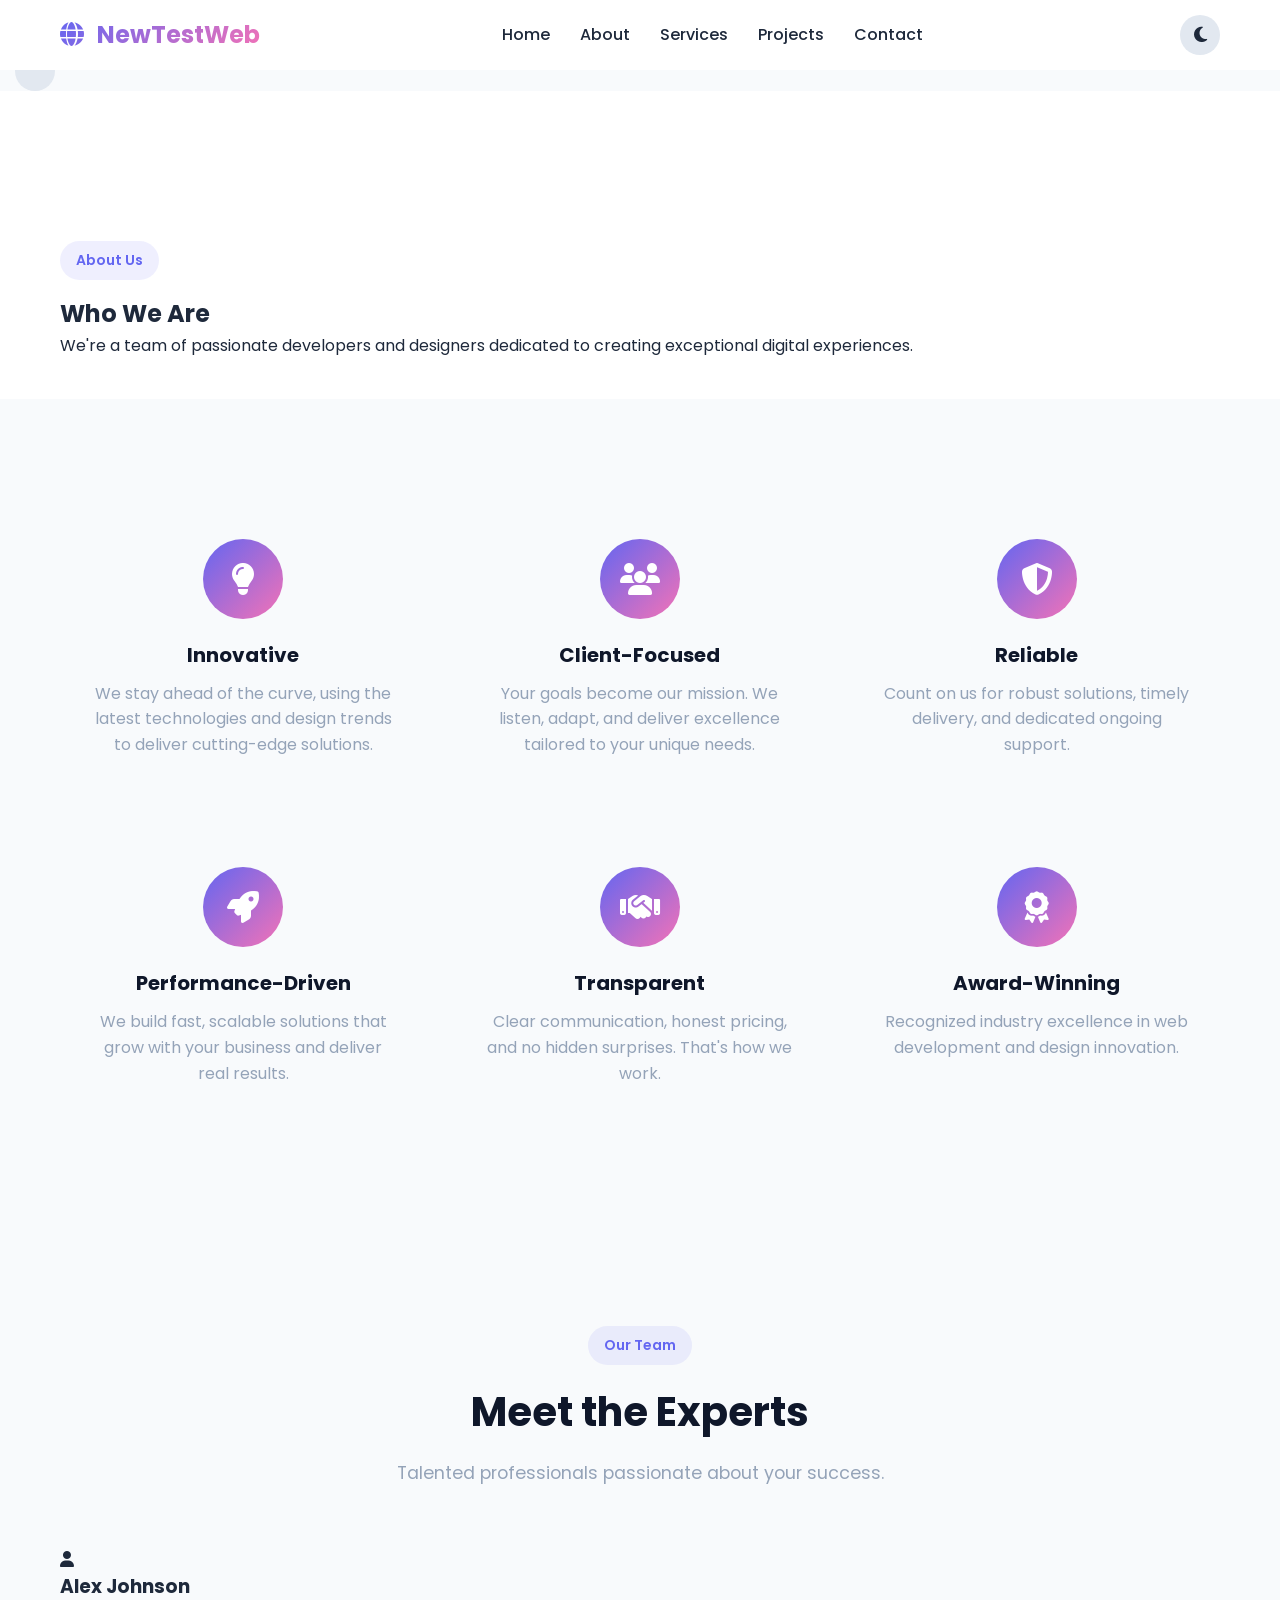
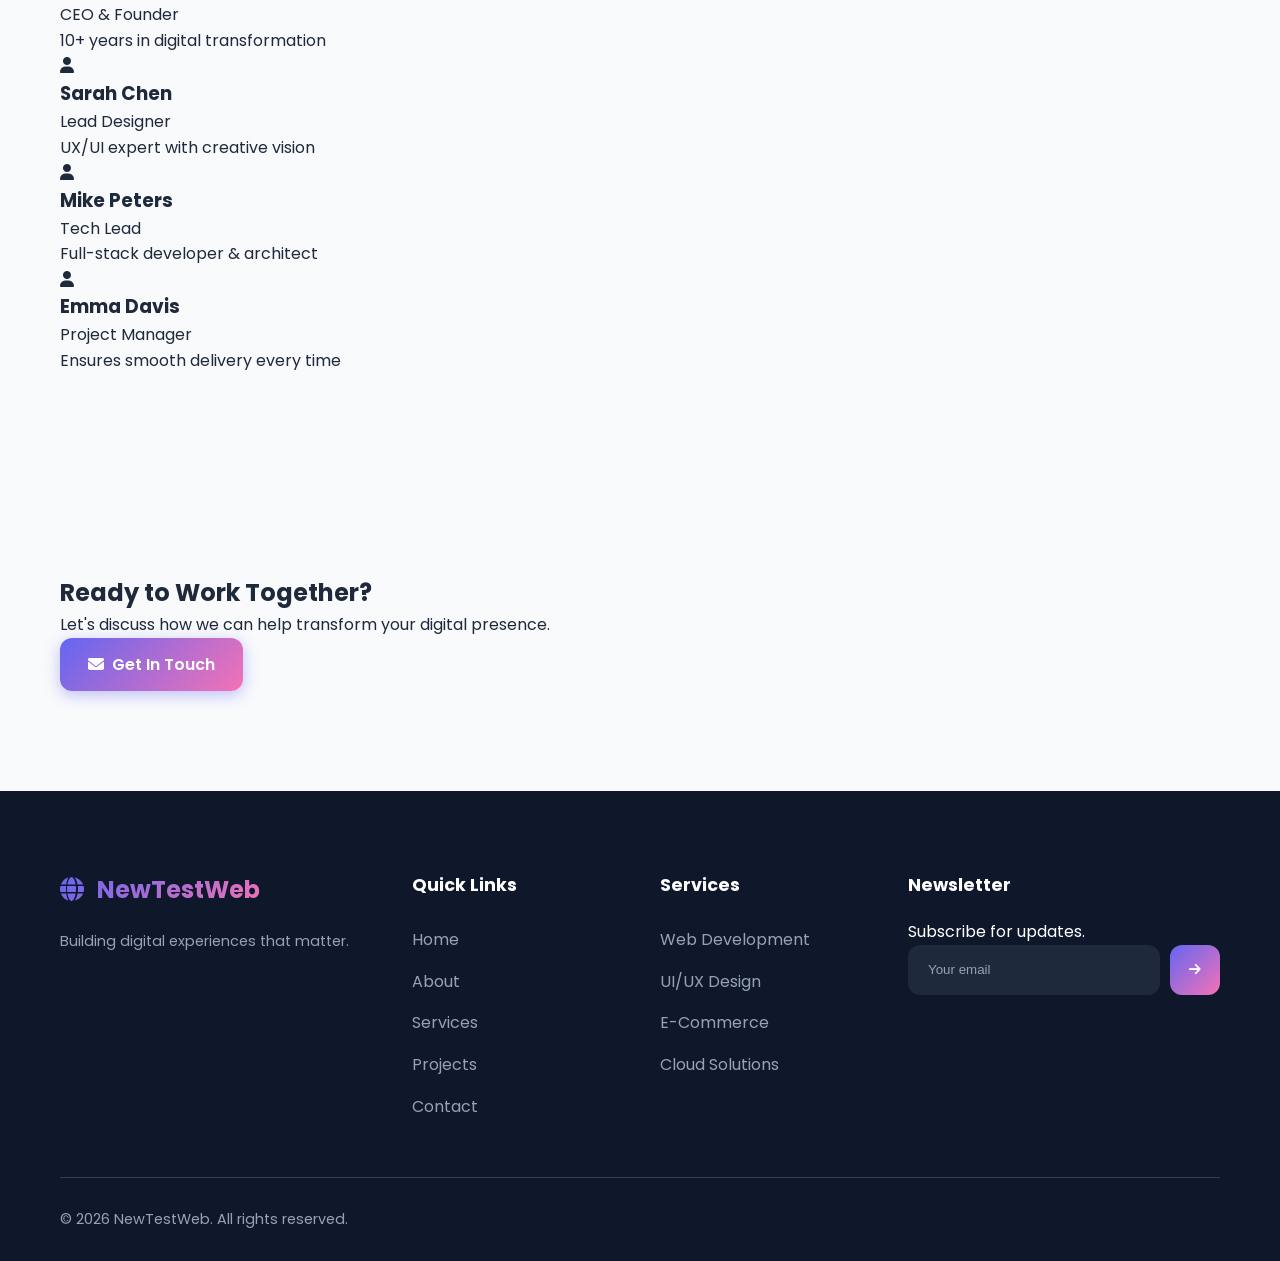
==== commit fca117ac: "Remove moon icon from mobile toggle" ====
--- a/about.html
+++ b/about.html
@@ -48,8 +48,6 @@
         <a href="https://youtested.github.io/newtestweb/projects.html">Projects</a>
         <a href="https://youtested.github.io/newtestweb/contact.html">Contact</a>
         <button class="theme-toggle theme-toggle-mobile" id="themeToggleMobile" aria-label="Toggle dark mode">
-            <i class="fas fa-moon"></i>
-        </button>
     </div>
 
     <main id="main-content">
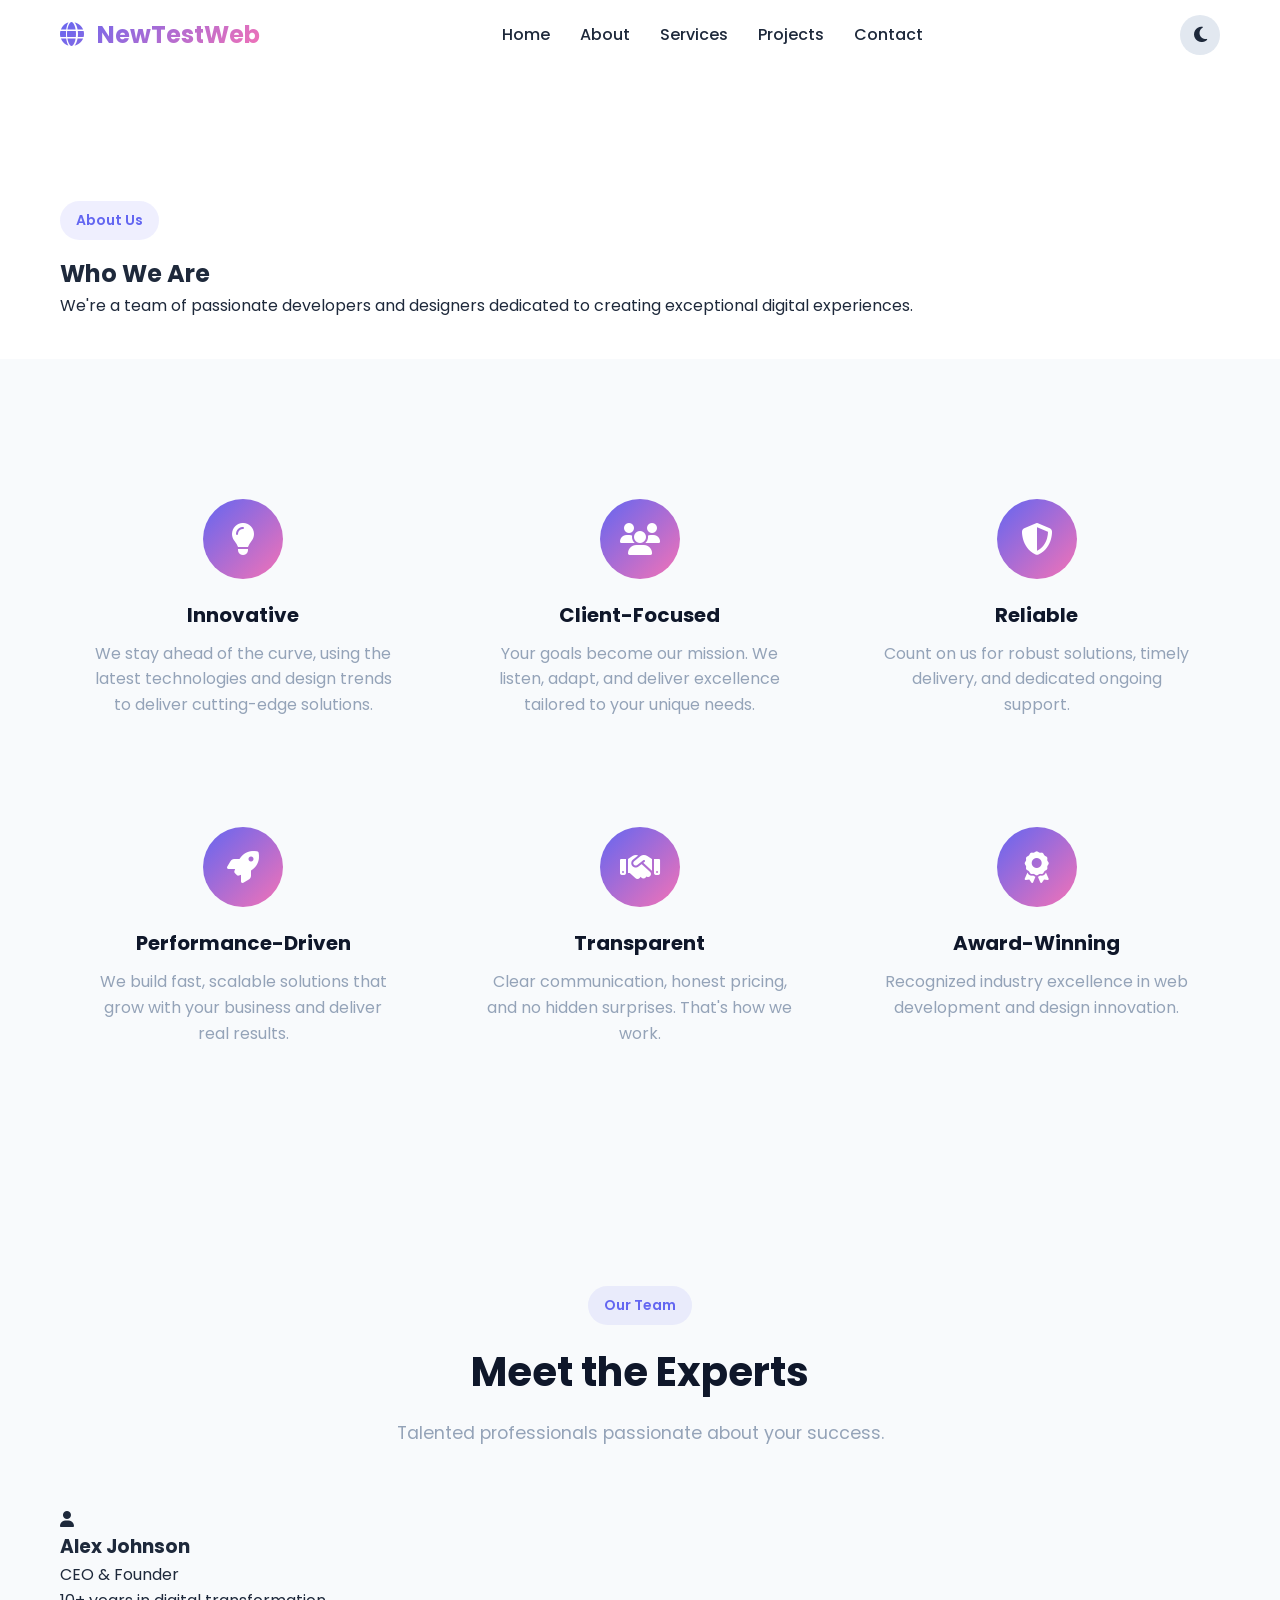
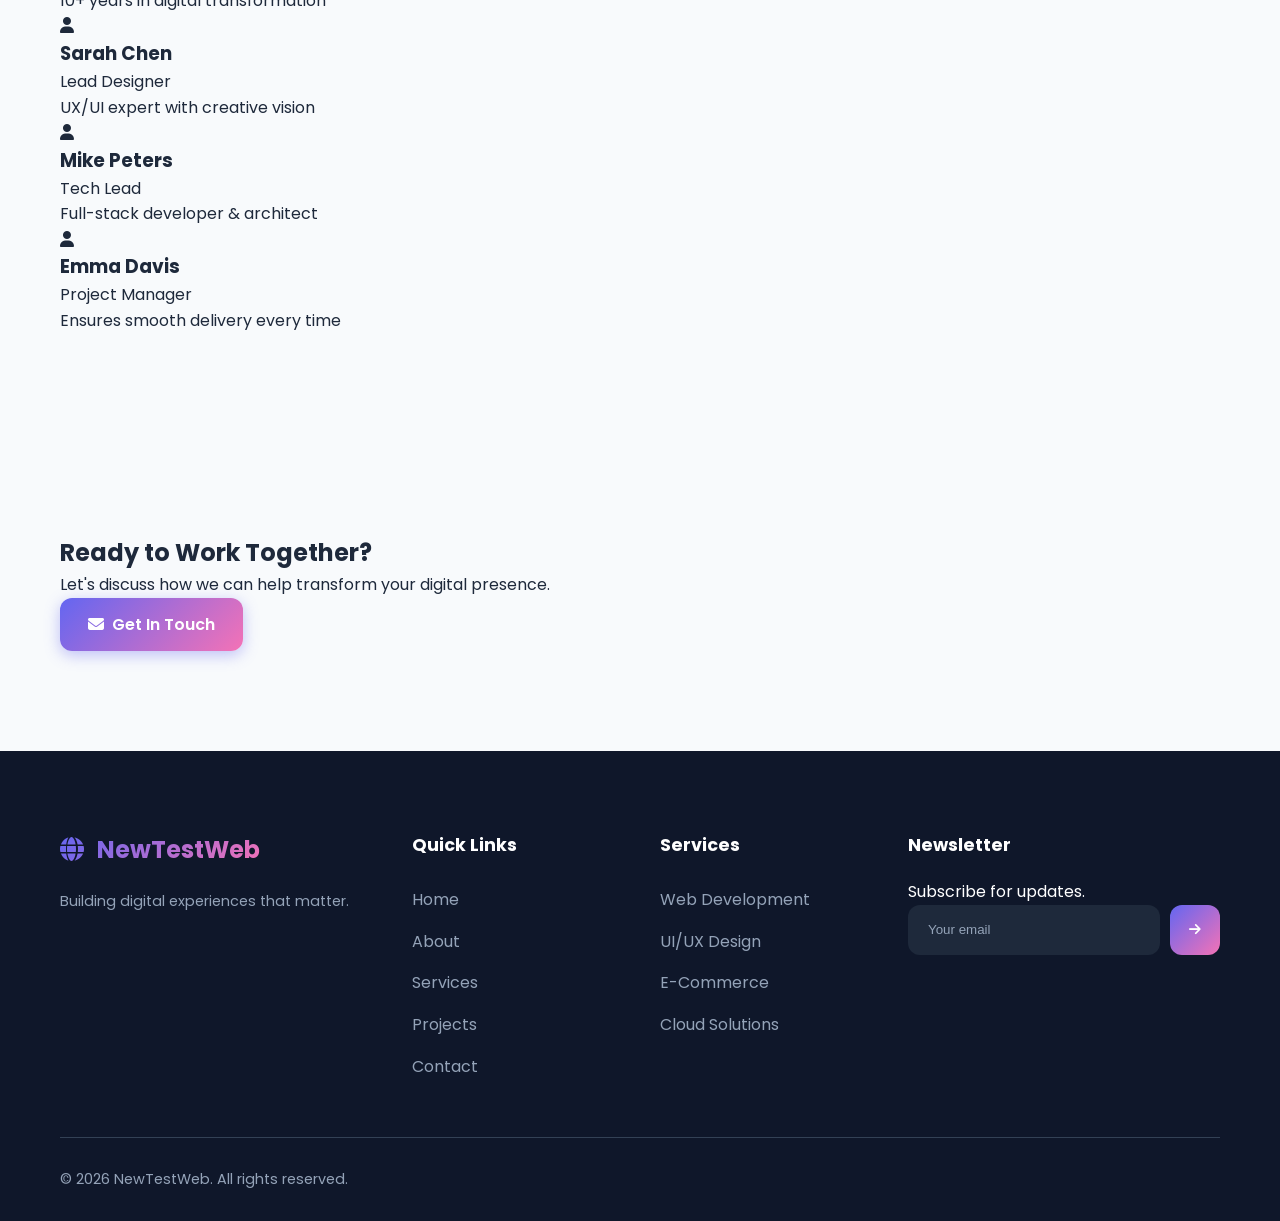
==== commit cb62176c: "Remove mobile toggle button completely" ====
--- a/about.html
+++ b/about.html
@@ -47,7 +47,6 @@
         <a href="https://youtested.github.io/newtestweb/services.html">Services</a>
         <a href="https://youtested.github.io/newtestweb/projects.html">Projects</a>
         <a href="https://youtested.github.io/newtestweb/contact.html">Contact</a>
-        <button class="theme-toggle theme-toggle-mobile" id="themeToggleMobile" aria-label="Toggle dark mode">
     </div>
 
     <main id="main-content">
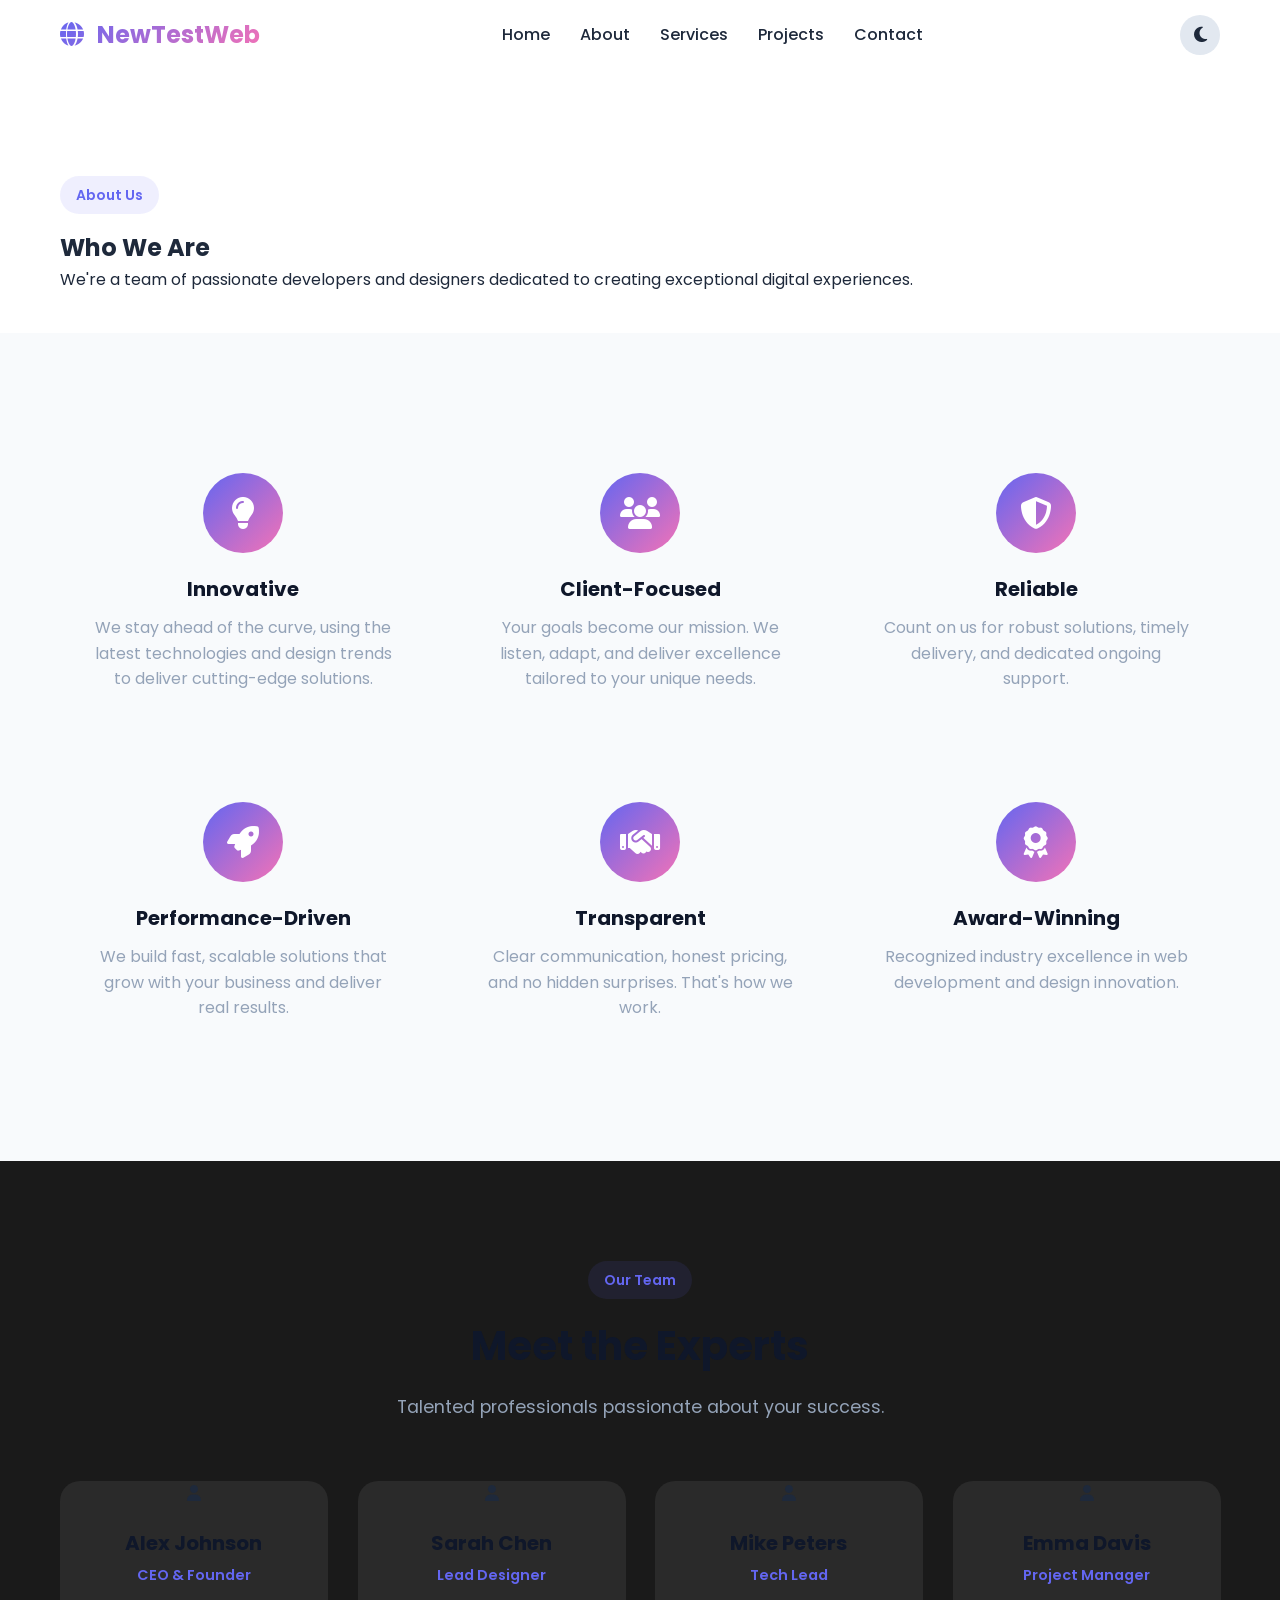
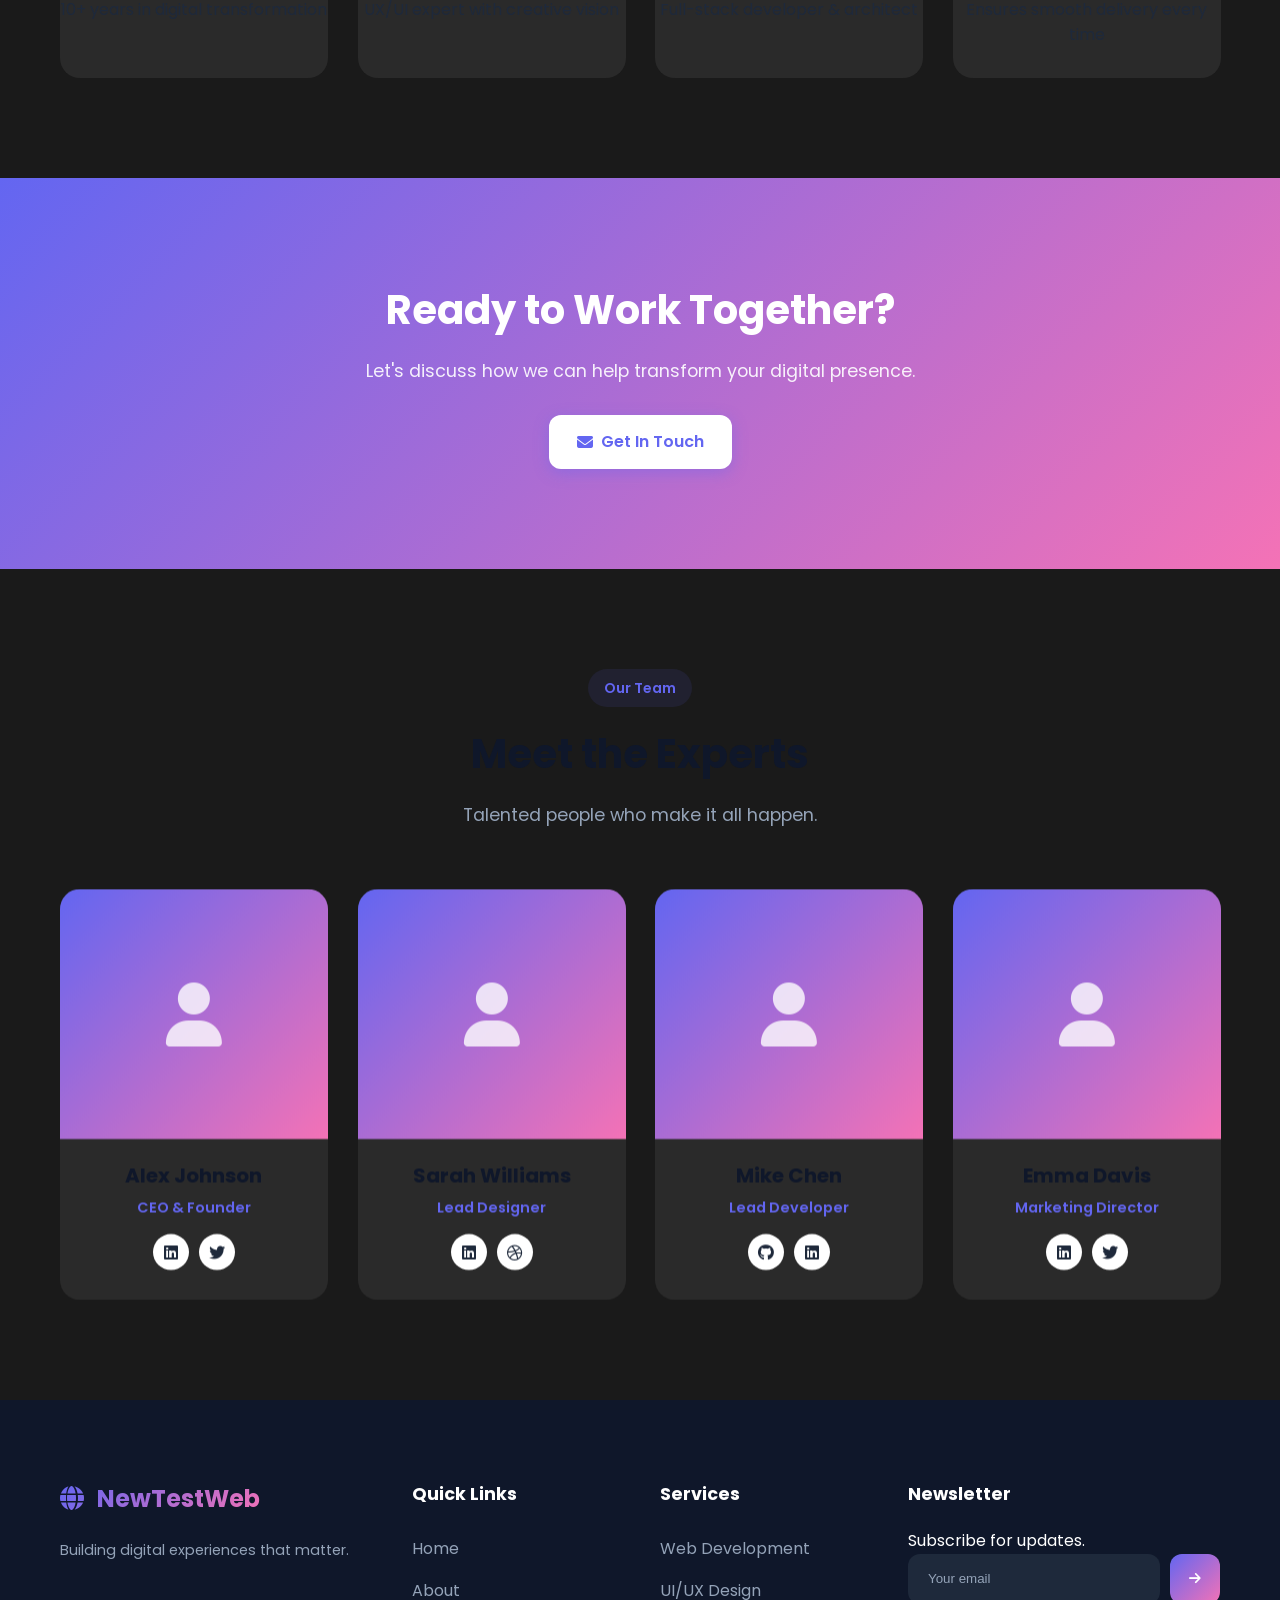
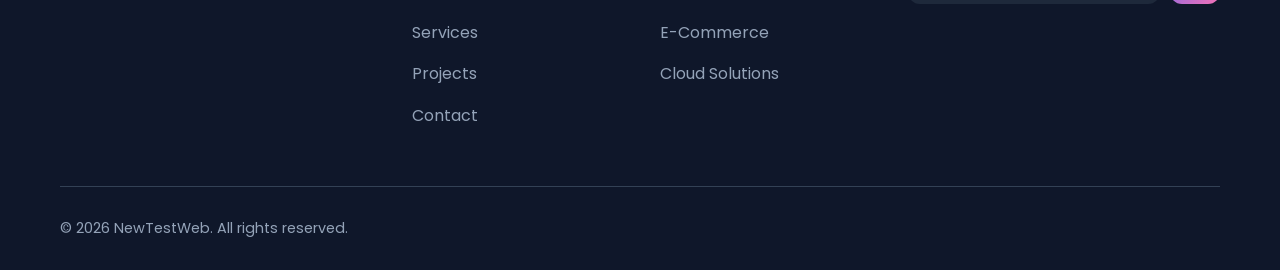
==== commit d29eaff5: "Add all features: FAQ, stats, clients, team, animations, form validation, lazy load, smooth scroll, " ====
--- a/about.html
+++ b/about.html
@@ -160,6 +160,64 @@
                 </a>
             </div>
         </section>
+
+    <!-- Team Section -->
+    <section class="team-section">
+        <div class="container">
+            <div class="section-header animate-on-scroll">
+                <span class="section-tag">Our Team</span>
+                <h2>Meet the Experts</h2>
+                <p>Talented people who make it all happen.</p>
+            </div>
+            <div class="team-grid">
+                <div class="team-card animate-on-scroll">
+                    <div class="team-image">
+                        <i class="fas fa-user"></i>
+                    </div>
+                    <h3>Alex Johnson</h3>
+                    <p class="team-role">CEO & Founder</p>
+                    <div class="team-social">
+                        <a href="#"><i class="fab fa-linkedin"></i></a>
+                        <a href="#"><i class="fab fa-twitter"></i></a>
+                    </div>
+                </div>
+                <div class="team-card animate-on-scroll">
+                    <div class="team-image">
+                        <i class="fas fa-user"></i>
+                    </div>
+                    <h3>Sarah Williams</h3>
+                    <p class="team-role">Lead Designer</p>
+                    <div class="team-social">
+                        <a href="#"><i class="fab fa-linkedin"></i></a>
+                        <a href="#"><i class="fab fa-dribbble"></i></a>
+                    </div>
+                </div>
+                <div class="team-card animate-on-scroll">
+                    <div class="team-image">
+                        <i class="fas fa-user"></i>
+                    </div>
+                    <h3>Mike Chen</h3>
+                    <p class="team-role">Lead Developer</p>
+                    <div class="team-social">
+                        <a href="#"><i class="fab fa-github"></i></a>
+                        <a href="#"><i class="fab fa-linkedin"></i></a>
+                    </div>
+                </div>
+                <div class="team-card animate-on-scroll">
+                    <div class="team-image">
+                        <i class="fas fa-user"></i>
+                    </div>
+                    <h3>Emma Davis</h3>
+                    <p class="team-role">Marketing Director</p>
+                    <div class="team-social">
+                        <a href="#"><i class="fab fa-linkedin"></i></a>
+                        <a href="#"><i class="fab fa-twitter"></i></a>
+                    </div>
+                </div>
+            </div>
+        </div>
+    </section>
+
     </main>
 
     <footer class="footer">
--- a/styles.css
+++ b/styles.css
@@ -339,3 +339,185 @@
     .cookie-buttons { width: 100%; }
     .cookie-btn { flex: 1; }
 }
+
+/* ============================================
+   NEW FEATURES CSS
+   ============================================ */
+
+/* Page Load Animation */
+body {
+    opacity: 0;
+    transition: opacity 0.5s ease;
+}
+body.page-loaded {
+    opacity: 1;
+}
+
+/* Scroll Animations */
+.animate-on-scroll {
+    opacity: 0;
+    transform: translateY(30px);
+    transition: opacity 0.6s ease, transform 0.6s ease;
+}
+.animate-on-scroll.visible,
+body.page-loaded .animate-on-scroll {
+    opacity: 1;
+    transform: translateY(0);
+}
+
+/* Staggered animation delays */
+.about-card.animate-on-scroll:nth-child(1) { transition-delay: 0.1s; }
+.about-card.animate-on-scroll:nth-child(2) { transition-delay: 0.2s; }
+.about-card.animate-on-scroll:nth-child(3) { transition-delay: 0.3s; }
+
+.service-card.animate-on-scroll:nth-child(1) { transition-delay: 0.1s; }
+.service-card.animate-on-scroll:nth-child(2) { transition-delay: 0.2s; }
+.service-card.animate-on-scroll:nth-child(3) { transition-delay: 0.3s; }
+.service-card.animate-on-scroll:nth-child(4) { transition-delay: 0.4s; }
+.service-card.animate-on-scroll:nth-child(5) { transition-delay: 0.5s; }
+.service-card.animate-on-scroll:nth-child(6) { transition-delay: 0.6s; }
+
+.project-card.animate-on-scroll:nth-child(1) { transition-delay: 0.1s; }
+.project-card.animate-on-scroll:nth-child(2) { transition-delay: 0.2s; }
+.project-card.animate-on-scroll:nth-child(3) { transition-delay: 0.3s; }
+
+/* Team Section */
+.team-section { padding: 100px 0; background: var(--white); }
+.team-section .section-header { text-align: center; max-width: 600px; margin: 0 auto 60px; }
+.team-section .section-tag { display: inline-block; padding: 8px 16px; background: rgba(99, 102, 241, 0.1); color: var(--primary); border-radius: 50px; font-size: 0.875rem; font-weight: 600; margin-bottom: 15px; }
+.team-section h2 { font-size: 2.5rem; font-weight: 700; margin-bottom: 15px; color: var(--dark); }
+.team-grid { display: grid; grid-template-columns: repeat(4, 1fr); gap: 30px; }
+.team-card { background: var(--light); border-radius: var(--radius-lg); overflow: hidden; transition: var(--transition); text-align: center; padding-bottom: 30px; }
+.team-card:hover { transform: translateY(-10px); box-shadow: var(--shadow); }
+.team-image { width: 100%; height: 250px; background: var(--gradient); display: flex; align-items: center; justify-content: center; }
+.team-image i { font-size: 4rem; color: var(--white); opacity: 0.8; }
+.team-card h3 { font-size: 1.25rem; margin: 20px 0 5px; color: var(--dark); }
+.team-role { color: var(--primary); font-weight: 600; font-size: 0.9rem; margin-bottom: 10px; }
+.team-social { display: flex; justify-content: center; gap: 10px; margin-top: 15px; }
+.team-social a { width: 36px; height: 36px; background: var(--white); border-radius: 50%; display: flex; align-items: center; justify-content: center; color: var(--text-dark); transition: var(--transition); }
+.team-social a:hover { background: var(--gradient); color: var(--white); }
+
+/* Clients/Logo Section */
+.clients-section { padding: 80px 0; background: var(--light); }
+.clients-grid { display: flex; flex-wrap: wrap; justify-content: center; align-items: center; gap: 40px; }
+.client-logo { opacity: 0.6; transition: var(--transition); padding: 20px; }
+.client-logo:hover { opacity: 1; }
+.client-logo i { font-size: 3rem; color: var(--text-light); }
+
+/* Testimonials Slider */
+.testimonials-section { padding: 100px 0; background: var(--white); }
+.testimonials-slider { max-width: 800px; margin: 0 auto; position: relative; overflow: hidden; }
+.testimonial-slide { display: none; text-align: center; padding: 40px; }
+.testimonial-slide.active { display: block; animation: fadeIn 0.5s ease; }
+@keyframes fadeIn { from { opacity: 0; } to { opacity: 1; } }
+.testimonial-text { font-size: 1.25rem; font-style: italic; color: var(--text-dark); margin-bottom: 30px; line-height: 1.8; }
+.testimonial-author h4 { font-size: 1.1rem; color: var(--dark); margin-bottom: 5px; }
+.testimonial-author span { color: var(--text-light); font-size: 0.9rem; }
+.slider-dots { display: flex; justify-content: center; gap: 10px; margin-top: 30px; }
+.slider-dot { width: 12px; height: 12px; border-radius: 50%; background: var(--light-secondary); cursor: pointer; transition: var(--transition); }
+.slider-dot.active { background: var(--primary); transform: scale(1.2); }
+
+/* Blog Section */
+.blog-section { padding: 100px 0; background: var(--light); }
+.blog-grid { display: grid; grid-template-columns: repeat(3, 1fr); gap: 30px; }
+.blog-card { background: var(--white); border-radius: var(--radius-lg); overflow: hidden; transition: var(--transition); }
+.blog-card:hover { transform: translateY(-10px); box-shadow: var(--shadow); }
+.blog-image { width: 100%; height: 200px; background: var(--gradient); display: flex; align-items: center; justify-content: center; }
+.blog-image i { font-size: 3rem; color: var(--white); opacity: 0.8; }
+.blog-content { padding: 25px; }
+.blog-date { color: var(--primary); font-size: 0.875rem; font-weight: 600; margin-bottom: 10px; }
+.blog-card h3 { font-size: 1.25rem; margin-bottom: 10px; color: var(--dark); }
+.blog-card p { color: var(--text-light); font-size: 0.9rem; margin-bottom: 15px; }
+.blog-link { color: var(--primary); font-weight: 600; display: inline-flex; align-items: center; gap: 5px; }
+.blog-link:hover { gap: 10px; }
+
+/* FAQ Section */
+.faq-section { padding: 100px 0; background: var(--white); }
+.faq-grid { max-width: 800px; margin: 0 auto; }
+.faq-item { margin-bottom: 15px; border-radius: var(--radius); overflow: hidden; background: var(--light); }
+.faq-question { padding: 20px 25px; cursor: pointer; display: flex; justify-content: space-between; align-items: center; font-weight: 600; color: var(--dark); transition: var(--transition); }
+.faq-question:hover { color: var(--primary); }
+.faq-question.active { color: var(--primary); }
+.faq-question i { transition: transform 0.3s ease; }
+.faq-question.active i { transform: rotate(180deg); }
+.faq-answer { max-height: 0; overflow: hidden; transition: max-height 0.3s ease; padding: 0 25px; color: var(--text-light); line-height: 1.7; }
+.faq-answer.open { padding: 0 25px 20px; }
+
+/* Form Validation Styles */
+.form-group input.error,
+.form-group textarea.error,
+.form-group select.error { border-color: #ef4444 !important; animation: shake 0.5s ease; }
+@keyframes shake { 0%, 100% { transform: translateX(0); } 25% { transform: translateX(-5px); } 75% { transform: translateX(5px); } }
+.form-error { color: #ef4444; font-size: 0.8rem; margin-top: 5px; display: none; }
+.form-group input.error + .form-error,
+.form-group textarea.error + .form-error { display: block; }
+
+/* Social Links in Footer */
+.footer-social { display: flex; gap: 15px; margin-top: 20px; }
+.footer-social a { width: 40px; height: 40px; background: var(--dark-secondary); border-radius: 50%; display: flex; align-items: center; justify-content: center; color: var(--text-light); transition: var(--transition); }
+.footer-social a:hover { background: var(--gradient); color: var(--white); transform: translateY(-3px); }
+
+/* Pricing Cards Enhancement */
+.pricing-card { position: relative; }
+.pricing-card.featured { border: 2px solid var(--primary); transform: scale(1.05); }
+.pricing-card.featured::before { content: 'Most Popular'; position: absolute; top: -15px; left: 50%; transform: translateX(-50%); background: var(--gradient); color: var(--white); padding: 5px 20px; border-radius: 50px; font-size: 0.75rem; font-weight: 600; }
+.pricing-features { margin: 20px 0; }
+.pricing-features li { padding: 10px 0; border-bottom: 1px solid var(--light-secondary); display: flex; align-items: center; gap: 10px; color: var(--text-dark); }
+.pricing-features li:last-child { border-bottom: none; }
+.pricing-features li i { color: var(--primary); }
+
+/* Mobile Menu Enhancements */
+.mobile-menu { display: none; position: fixed; top: 60px; left: 0; right: 0; background: var(--white); padding: 20px; box-shadow: var(--shadow); z-index: 999; }
+.mobile-menu.active { display: block; animation: slideDown 0.3s ease; }
+@keyframes slideDown { from { opacity: 0; transform: translateY(-10px); } to { opacity: 1; transform: translateY(0); } }
+.mobile-menu a { display: block; padding: 15px 0; border-bottom: 1px solid var(--light-secondary); color: var(--text-dark); font-weight: 500; }
+.mobile-menu a:last-child { border-bottom: none; }
+body.menu-open { overflow: hidden; }
+
+/* Lazy Load Images */
+img[data-src] { opacity: 0; transition: opacity 0.5s ease; }
+img.loaded { opacity: 1; }
+
+/* Smooth Hover Effects */
+.service-card, .project-card, .about-card, .team-card, .blog-card, .pricing-card { will-change: transform; }
+
+/* Dark Mode Enhancements */
+[data-theme="dark"] body { background: #0a0a0a; color: #e5e5e5; }
+[data-theme="dark"] .navbar { background: #1a1a1a; }
+[data-theme="dark"] .hero { background: linear-gradient(135deg, #1a1a1a 0%, #2a2a2a 100%); }
+[data-theme="dark"] .services { background: linear-gradient(135deg, #1a1a1a 0%, #2a2a2a 100%); }
+[data-theme="dark"] .contact { background: linear-gradient(135deg, #1a1a1a 0%, #2a2a2a 100%); }
+[data-theme="dark"] .about, .projects, .testimonials-section, .faq-section, .team-section { background: #1a1a1a; }
+[data-theme="dark"] .service-card, .project-card, .pricing-card, .contact-form, .blog-card, .team-card { background: #2a2a2a; }
+[data-theme="dark"] .about-card, .project-card { background: #2a2a2a; }
+[data-theme="dark"] .mobile-menu { background: #1a1a1a; }
+[data-theme="dark"] .mobile-menu a { border-color: #333; }
+[data-theme="dark"] h1, [data-theme="dark"] h2, [data-theme="dark"] h3, [data-theme="dark"] h4 { color: #ffffff; }
+[data-theme="dark"] .faq-item { background: #2a2a2a; }
+[data-theme="dark"] .clients-section { background: #1a1a1a; }
+
+/* Stats Section */
+.stats-section { padding: 80px 0; background: var(--gradient); }
+.stats-grid { display: flex; justify-content: space-around; text-align: center; }
+.stat-item { color: var(--white); }
+.stat-item .stat-number { font-size: 3rem; font-weight: 700; display: block; }
+.stat-item .stat-label { font-size: 1rem; opacity: 0.9; }
+
+/* CTA Section Enhancement */
+.cta-section { padding: 100px 0; background: var(--gradient); text-align: center; color: var(--white); }
+.cta-section h2 { font-size: 2.5rem; margin-bottom: 15px; }
+.cta-section p { font-size: 1.1rem; opacity: 0.9; margin-bottom: 30px; }
+.cta-section .btn { background: var(--white); color: var(--primary); }
+.cta-section .btn:hover { background: var(--dark); color: var(--white); }
+
+/* Responsive */
+@media (max-width: 992px) {
+    .team-grid { grid-template-columns: repeat(2, 1fr); }
+    .blog-grid { grid-template-columns: repeat(2, 1fr); }
+}
+@media (max-width: 768px) {
+    .team-grid { grid-template-columns: 1fr; }
+    .blog-grid { grid-template-columns: 1fr; }
+    .stats-grid { flex-direction: column; gap: 30px; }
+    .cta-section h2 { font-size: 2rem; }
+}
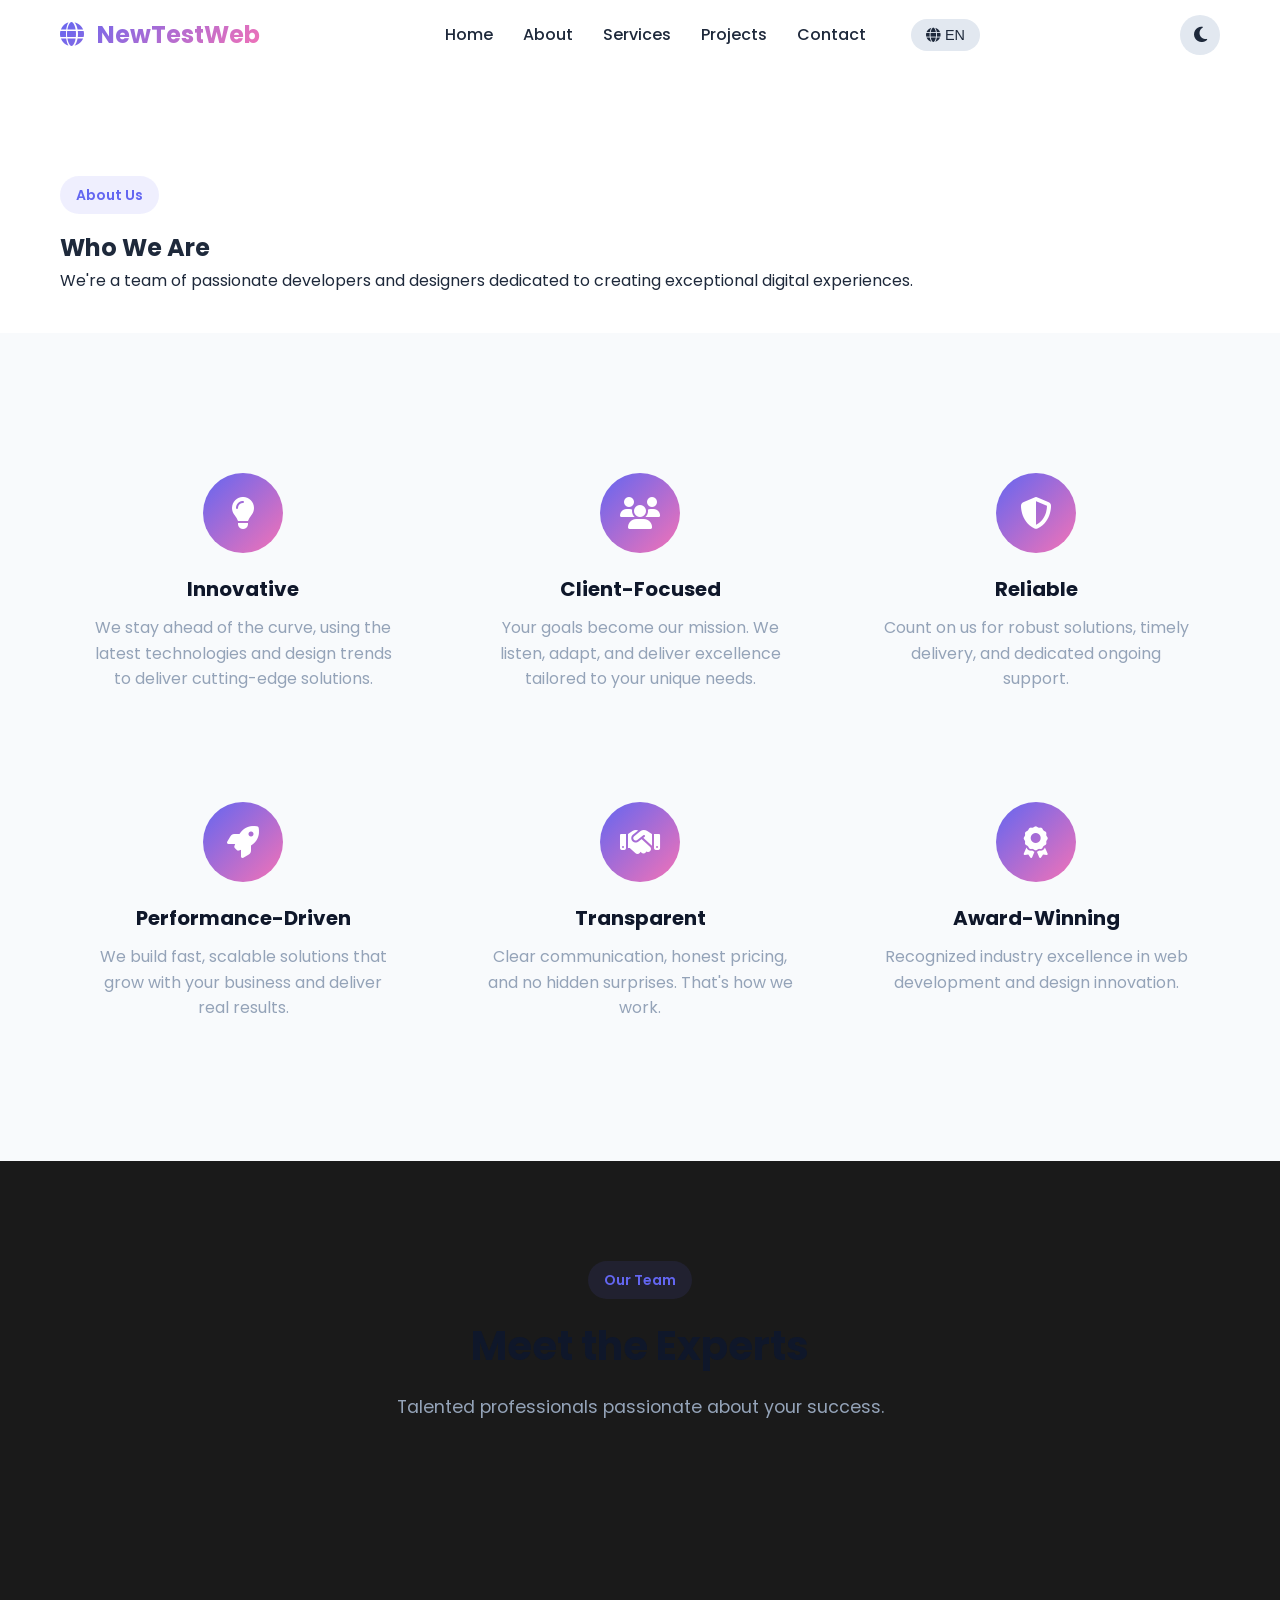
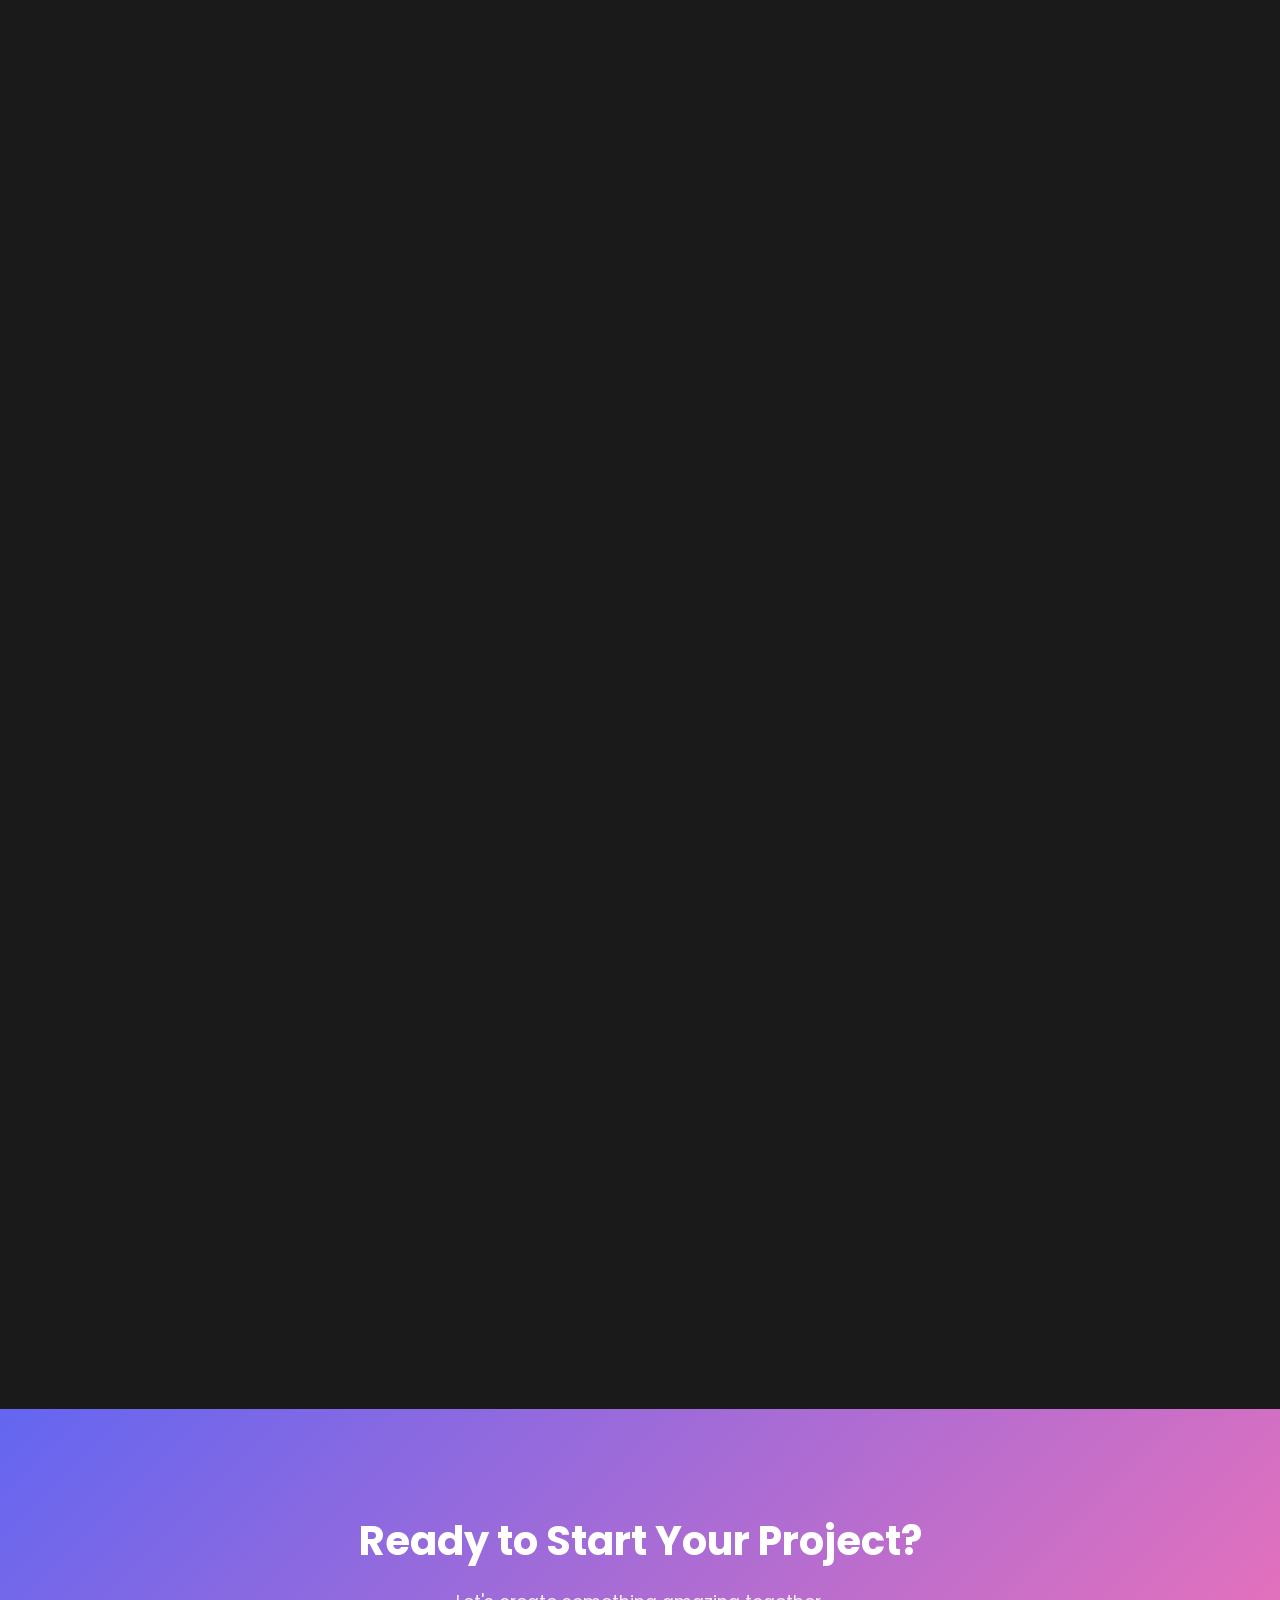
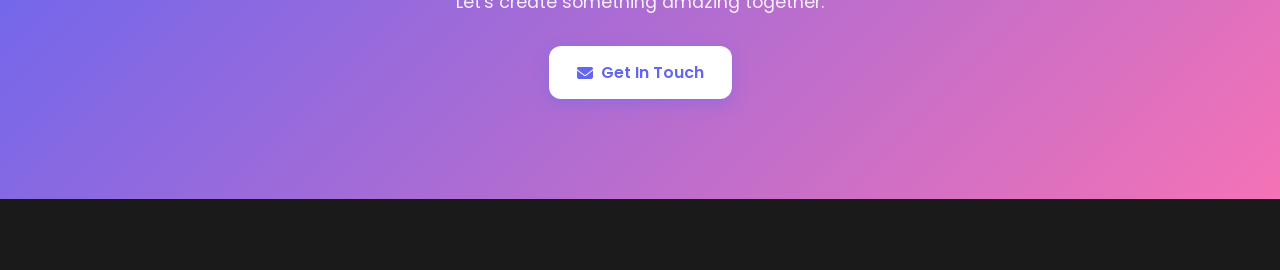
==== commit 92f58afb: "Fix hamburger menu on home page, add language selector to all pages and mobile menu, fix language sw" ====
--- a/about.html
+++ b/about.html
@@ -31,6 +31,19 @@
                 <a href="https://youtested.github.io/newtestweb/services.html">Services</a>
                 <a href="https://youtested.github.io/newtestweb/projects.html">Projects</a>
                 <a href="https://youtested.github.io/newtestweb/contact.html">Contact</a>
+                <div class="language-selector">
+                    <button class="lang-btn" id="langBtn">
+                        <i class="fas fa-globe"></i> <span>EN</span>
+                    </button>
+                    <div class="lang-dropdown" id="langDropdown">
+                        <a href="#" data-lang="en" class="active">English</a>
+                        <a href="#" data-lang="es">Español</a>
+                        <a href="#" data-lang="fr">Français</a>
+                        <a href="#" data-lang="de">Deutsch</a>
+                        <a href="#" data-lang="zh">中文</a>
+                        <a href="#" data-lang="ja">日本語</a>
+                    </div>
+                </div>
             </div>
             <button class="theme-toggle" id="themeToggle" aria-label="Toggle dark mode">
                 <i class="fas fa-moon"></i>
@@ -47,6 +60,14 @@
         <a href="https://youtested.github.io/newtestweb/services.html">Services</a>
         <a href="https://youtested.github.io/newtestweb/projects.html">Projects</a>
         <a href="https://youtested.github.io/newtestweb/contact.html">Contact</a>
+        <div class="mobile-lang-selector">
+            <a href="#" data-lang="en" class="active">English</a>
+            <a href="#" data-lang="es">Español</a>
+            <a href="#" data-lang="fr">Français</a>
+            <a href="#" data-lang="de">Deutsch</a>
+            <a href="#" data-lang="zh">中文</a>
+            <a href="#" data-lang="ja">日本語</a>
+        </div>
     </div>
 
     <main id="main-content">
--- a/styles.css
+++ b/styles.css
@@ -521,3 +521,159 @@
     .stats-grid { flex-direction: column; gap: 30px; }
     .cta-section h2 { font-size: 2rem; }
 }
+
+/* ============================================
+   LANGUAGE SELECTOR
+   ============================================ */
+.language-selector {
+    position: relative;
+    margin-left: 15px;
+}
+.lang-btn {
+    background: var(--light-secondary);
+    border: none;
+    padding: 8px 15px;
+    border-radius: 20px;
+    cursor: pointer;
+    font-size: 0.9rem;
+    color: var(--text-dark);
+    display: flex;
+    align-items: center;
+    gap: 5px;
+    transition: var(--transition);
+}
+.lang-btn:hover {
+    background: var(--primary);
+    color: var(--white);
+}
+.lang-dropdown {
+    position: absolute;
+    top: 100%;
+    right: 0;
+    margin-top: 10px;
+    background: var(--white);
+    border-radius: var(--radius);
+    box-shadow: var(--shadow-lg);
+    min-width: 150px;
+    opacity: 0;
+    visibility: hidden;
+    transform: translateY(-10px);
+    transition: var(--transition);
+    z-index: 1001;
+}
+.lang-dropdown.show {
+    opacity: 1;
+    visibility: visible;
+    transform: translateY(0);
+}
+.lang-dropdown a {
+    display: block;
+    padding: 12px 20px;
+    color: var(--text-dark);
+    transition: var(--transition);
+    border-bottom: 1px solid var(--light-secondary);
+}
+.lang-dropdown a:last-child {
+    border-bottom: none;
+}
+.lang-dropdown a:hover {
+    background: var(--light);
+    color: var(--primary);
+}
+.lang-dropdown a.active {
+    background: rgba(99, 102, 241, 0.1);
+    color: var(--primary);
+    font-weight: 600;
+}
+
+/* Dark mode for language selector */
+[data-theme="dark"] .lang-btn {
+    background: var(--dark-secondary);
+    color: #e5e5e5;
+}
+[data-theme="dark"] .lang-dropdown {
+    background: var(--dark-secondary);
+}
+[data-theme="dark"] .lang-dropdown a {
+    color: #e5e5e5;
+    border-color: var(--dark-tertiary);
+}
+[data-theme="dark"] .lang-dropdown a:hover {
+    background: var(--dark-tertiary);
+}
+
+/* ============================================
+   PERFORMANCE OPTIMIZATION
+   ============================================ */
+/* Preload critical resources */
+.preload {
+    display: none;
+}
+
+/* Optimize rendering */
+* {
+    -webkit-font-smoothing: antialiased;
+    -moz-osx-font-smoothing: grayscale;
+}
+
+/* Reduce motion for users who prefer it */
+@media (prefers-reduced-motion: reduce) {
+    *, *::before, *::after {
+        animation-duration: 0.01ms !important;
+        animation-iteration-count: 1 !important;
+        transition-duration: 0.01ms !important;
+    }
+}
+
+/* Content visibility for long pages */
+.services-grid, .projects-grid, .team-grid, .blog-grid {
+    content-visibility: auto;
+    contain-intrinsic-size: 1px 500px;
+}
+
+/* GPU acceleration for animations */
+.btn, .service-card, .project-card, .team-card, .blog-card {
+    transform: translateZ(0);
+    backface-visibility: hidden;
+}
+
+/* Optimize images */
+img {
+    display: block;
+    width: 100%;
+    height: auto;
+}
+
+/* Critical CSS inline (reduce render blocking) */
+.hero, .navbar, .page-header {
+    will-change: transform;
+}
+
+/* Mobile Language Selector */
+.mobile-lang-selector {
+    display: flex;
+    flex-wrap: wrap;
+    gap: 10px;
+    padding: 15px 0;
+    border-top: 1px solid var(--light-secondary);
+    margin-top: 10px;
+}
+.mobile-lang-selector a {
+    padding: 8px 15px;
+    background: var(--light-secondary);
+    border-radius: 20px;
+    font-size: 0.85rem;
+    color: var(--text-dark);
+}
+.mobile-lang-selector a.active {
+    background: var(--primary);
+    color: var(--white);
+}
+
+[data-theme="dark"] .mobile-lang-selector {
+    border-color: var(--dark-tertiary);
+}
+[data-theme="dark"] .mobile-lang-selector a {
+    background: var(--dark-secondary);
+    color: #e5e5e5;
+}
